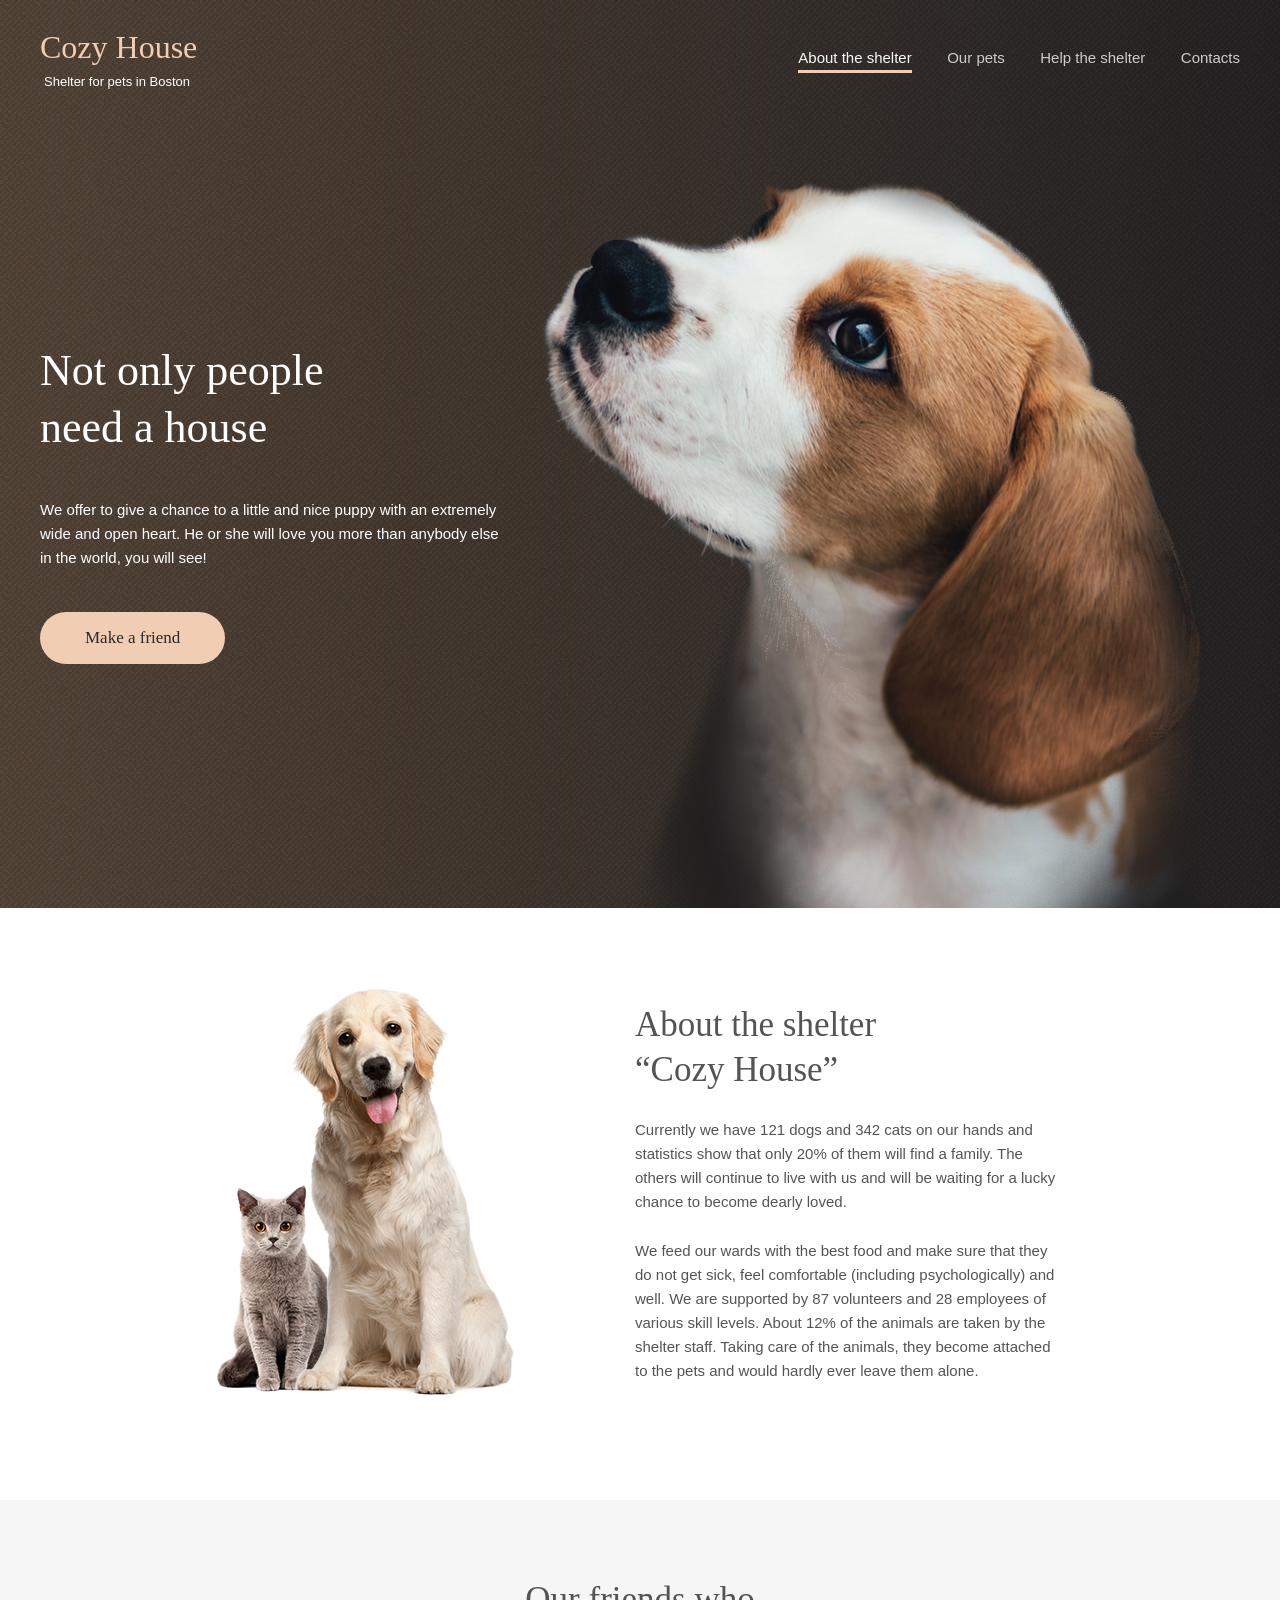
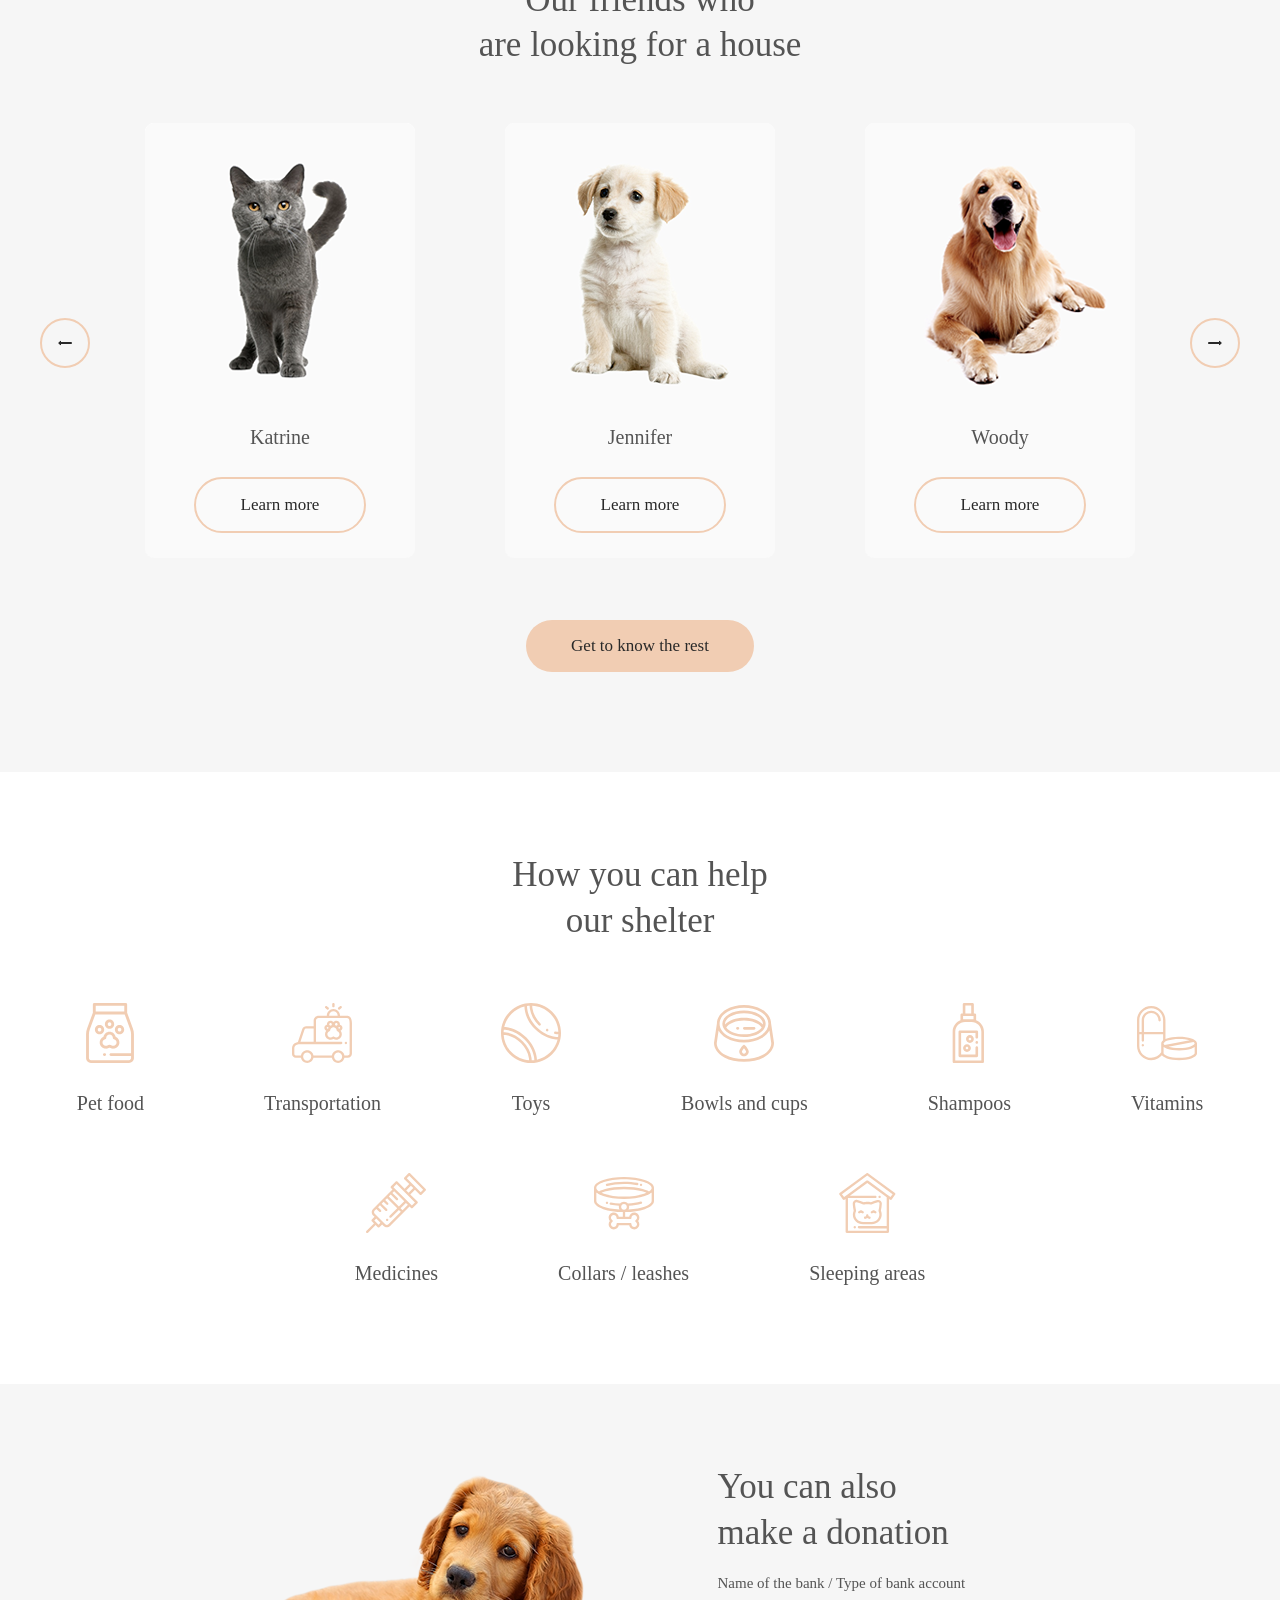
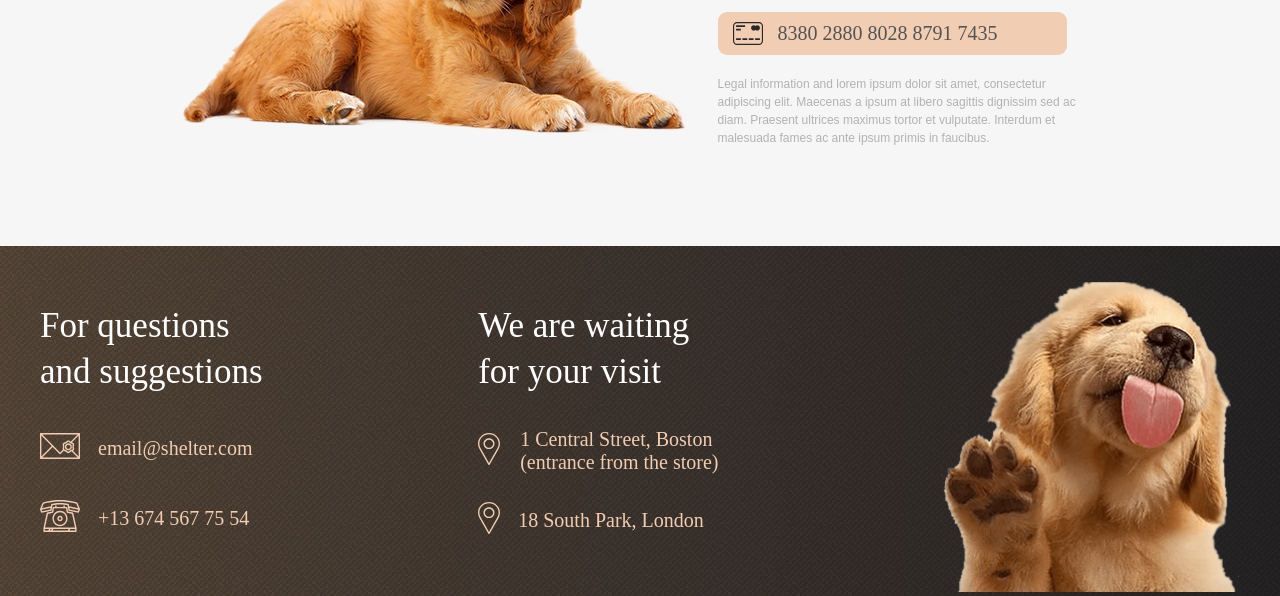
==== shelter/index.html @ 5902e23b "feat:created the footer section for the 768px resolution" ====
<!doctype html>
<html lang="en">
  <head>
    <meta charset="UTF-8">
    <meta name="viewport" content="width=device-width, initial-scale=1.0">
    <link href="https://fonts.cdnfonts.com/css/georgia" rel="stylesheet">
    <link rel="stylesheet" href="style.css">
    <link rel="icon" type="image/png" href="./assets/favicon.ico">
    <title>Shelter</title>
  </head>
  <body>
    <main>
      <div class="into">
        <header>
          <div class="header_container">
            <div class="logo">
              <h1>Cozy House</h1>
              <p>Shelter for pets in Boston</p>
            </div>
            <div class="menu">
              <nav class="nav_menu">
                <ul class="ul_menu">
                  <li class="first"><a href="#">About the shelter</a></li>
                  <li><a href="pets.html">Our pets</a></li>
                  <li><a href="#help">Help the shelter</a></li>
                  <li><a href="#footer">Contacts</a></li>
                </ul>
              </nav>
            </div>
          </div>
        </header>
        <section class="not_only">
          <div class="start_screen_container">
            <div class="start_screen_text">
              <h2 class="start_screen_title">
                Not only people<br>
                need a house
              </h2>
              <p class="start_text">
                We offer to give a chance to a little and nice puppy with an
                extremely wide and open heart. He or she will love you more than
                anybody else in the world, you will see!
              </p>
              <a href="pets.html#pets" class="start_screen_button">Make a friend</a>
            </div>
            <div class="start_screen_images">
              <img src="assets/start-screen-puppy.svg" alt="screen-puppy">
            </div>
          </div>
        </section>
      </div>
      <section class="about">
        <div class="about_container">
          <div class="about_images">
            <img src="assets/about-pets.png" alt="about-pets">
          </div>
          <div class="about-content">
            <h3 class="about-title">
              About the shelter <br>
              “Cozy House”
            </h3>
            <p class="about-text">
              Currently we have 121 dogs and 342 cats on our hands and
              statistics show that only 20% of them will find a family. The
              others will continue to live with us and will be waiting for a
              lucky chance to become dearly loved.
            </p>
            <p class="about-text">
              We feed our wards with the best food and make sure that they do
              not get sick, feel comfortable (including psychologically) and
              well. We are supported by 87 volunteers and 28 employees of
              various skill levels. About 12% of the animals are taken by the
              shelter staff. Taking care of the animals, they become attached to
              the pets and would hardly ever leave them alone.
            </p>
          </div>
        </div>
      </section>
      <section class="pets">
        <div class="pets_container">
          <h3 class="pets_title">
            Our friends who <br>are looking for a house
          </h3>
          <div class="slider_arrow">
            <div class="btn-left arrow">
              <img class="arrow-left" src="assets/arrow-left.svg" alt="arrow-left">
            </div>
            <div class="card_container">
              <div class="card">
                <div class="card_img">
                  <img src="assets/pets-katrine.png" alt="katrine">
                </div>
                <h4>Katrine</h4>
                <div class="slider_button">Learn more</div>
              </div>
              <div class="card">
                <div class="card_img">
                  <img src="assets/pets-jennifer.png" alt="jennifer">
                </div>
                <h4>Jennifer</h4>
                <div class="slider_button">Learn more</div>
              </div>
              <div class="card third_card">
                <div class="card_img">
                  <img src="assets/pets-woody.png" alt="woody">
                </div>
                <h4>Woody</h4>
                <div class="slider_button">Learn more</div>
              </div>
            </div>
            <div class="btn-right arrow">
              <img class="arrow-left" src="assets/arrow-right.png" alt="arrow-left">
            </div>
          </div>
          <div class="button_pets">
          <a class="button_primary"  href="pets.html#pets">Get to know the rest</a>
          </div>
        </div>
      </section>
      <section id="help" class="help">
        <div class="help_container">
          <h3 class="help_title">
            How you can help<br>
            our shelter
          </h3>
          <div class="help_list">
            <div class="help_list_item">
              <img src="assets/icon-pet-food.svg" alt="pet-food">
              <h4>Pet food</h4>
            </div>
            <div class="help_list_item">
              <img src="assets/icon-transportation.svg" alt="Transportation">
              <h4>Transportation</h4>
            </div>
            <div class="help_list_item">
              <img src="assets/icon-toys.svg" alt="Toys">
              <h4>Toys</h4>
            </div>
            <div class="help_list_item">
              <img src="assets/icon-bowls-and-cups.svg" alt="Bowls_and_cups">
              <h4>Bowls and cups</h4>
            </div>
            <div class="help_list_item">
              <img src="assets/icon-shampoos.svg" alt="Shampoos">
              <h4>Shampoos</h4>
            </div>
            <div class="help_list_item">
              <img src="assets/icon-vitamins.svg" alt="Vitamins">
              <h4>Vitamins</h4>
            </div>
            <div class="help_list_item">
              <img src="assets/icon-medicines.svg" alt="Medicines">
              <h4>Medicines</h4>
            </div>
            <div class="help_list_item">
              <img
                src="assets/icon-collars-leashes.svg" alt="Collars_leashes">
              <h4>Collars / leashes</h4>
            </div>
            <div class="help_list_item">
              <img src="assets/icon-sleeping-area.svg" alt="Sleeping_areas">
              <h4>Sleeping areas</h4>
            </div>
          </div>
        </div>
      </section>
      <section class="in_addition">
        <div class="donation_container">
          <div class="donation_image">
            <img src="assets/donation-dog.png" alt="donation-dog">
          </div>
          <div class="donation_content">
            <h3 class="donation_title">
              You can also<br>
              make a donation
            </h3>
            <h4>Name of the bank / Type of bank account</h4>
            <div class="credit_card_content">
              <img src="assets/credit-card.svg" alt="credit-card">
              <div class="credit_card_number">8380 2880 8028 8791 7435</div>
            </div>
            <p class="donation_text">
              Legal information and lorem ipsum dolor sit amet, consectetur
              adipiscing elit. Maecenas a ipsum at libero sagittis dignissim sed
              ac diam. Praesent ultrices maximus tortor et vulputate. Interdum
              et malesuada fames ac ante ipsum primis in faucibus.
            </p>
          </div>
        </div>
      </section>
      <div class="into">
     <footer id="footer" class="footer">
        <div class="footer_container">
          <div class="footer_content">
            <div class="footer_contacts">
              <h3 class="footer_contacts_title">
                For questions <br>and suggestions
              </h3>
              <div class="footer_contacts_email">

                <a  href="mailto:email@shelter.com"><img src="assets/icon-email.svg" alt="email"></a>
                <a class="footer_h5"  href="mailto:email@shelter.com">email@shelter.com</a>
              </div>
              <div class="footer_contacts_email">
                <a  href="tel:+136745677554"><img src="assets/icon-phone.svg" alt="phone"></a>
                <a  href="tel:+136745677554" class="footer_h5">+13 674 567 75 54</a>
              </div>
            </div>
            <div class="footer_locations">
              <h3 class="footer_locations_title">
                We are waiting<br>
                for your visit
              </h3>
              <div class="footer_locations_place second">
                <a href="https://maps.app.goo.gl/DbrBWpfn3ZMRmpNb6"><img  src="assets/icon-marker.svg" alt="marker"></a>
                <a class="footer_central" href="https://maps.app.goo.gl/DbrBWpfn3ZMRmpNb6">1 Central Street, Boston <br>(entrance from the store)</a>
              </div>
              <div class="footer_locations_place second">
                <a href="https://maps.app.goo.gl/Y8TNkfjM19VFKskY9"><img src="assets/icon-marker.svg" alt="marker"></a>
                <a class="footer_h5" href="https://maps.app.goo.gl/Y8TNkfjM19VFKskY9">18 South Park, London </a>
              </div>
            </div>
            <div class="footer_puppy">
              <img src="assets/footer-puppy.png" alt="footer-puppy">
            </div>
          </div>
        </div>
      </footer>
      </div>
    </main>
    <script src="index.js" defer></script>
  </body>
</html>
---- shelter/style.css ----
* {
  margin: 0;
  padding: 0;
  box-sizing: border-box;
  border: none;
}
html {
  scroll-behavior: smooth;
}

.into {
  background:
    url(assets/noise_transparent@2x.png),
    linear-gradient(to right, #58483a, #262425);
}

.header_container {
  display: flex;
  justify-content: space-between;
  max-width: 1200px;
  margin: 0px auto;
  padding: 30px 0 91.7px 0;
  color: #f1cdb3;
}

.ul_menu {
  display: flex;
  gap: 35.5px;
  align-content: center;
}

.menu {
  align-content: center;
}

.first a {
  border-bottom: 3px solid #f1cdb3;
  cursor: default;
  color: #fafafa;
}

.ul_menu li {
  display: flex;
  text-decoration: none;
}

a {
  color: #cdcdcd;
  text-decoration: none;
  font-family: Arial, Helvetica, sans-serif;
  font-weight: 400;
  font-size: 15px;
  letter-spacing: 0px;
  line-height: 160%;
  transition: all 0.8s ease;
}
a:hover {
  color: #fafafa;
}
.footer_contacts_email {
  a:hover {
    color: #f1cdb3;
  }
}
.footer_locations {
  a:hover {
    color: #f1cdb3;
  }
}

.logo h1 {
  font-family: Georgia, "Times New Roman", Times, serif;
  font-weight: 400;
  font-size: 32px;
  letter-spacing: 6%;
  line-height: 110%;
  padding-bottom: 10px;
  transition: all 0.8s ease;
}
.logo h1:hover {
  color: #f6f6f6;
}

.logo {
  cursor: pointer;
}

.logo p {
  font-family: Arial, Helvetica, sans-serif;
  font-weight: 400;
  font-size: 13px;
  color: #ffffff;
  letter-spacing: 10%;
  line-height: 100%;
  padding-left: 4px;
  transition: all 0.8s ease;
}
.logo p:hover {
  color: #f6f6f6;
}

.start_screen_container {
  display: flex;
  align-items: center;
  max-width: 1200px;
  margin: 0px auto;
  
  
}

.start_screen_images {
  max-height: 728px;
  padding-left: 40px;
}

.start_screen_title {
  font-family: Georgia, "Times New Roman", Times, serif;
  font-weight: 400;
  font-size: 44px;
  color: #ffffff;
  letter-spacing: 0%;
  line-height: 130%;
  padding-bottom: 42px;
}

.start_screen_text {
  display: flex;
  flex-direction: column;
  align-items: start;
  font-family: Arial, Helvetica, sans-serif;
  font-weight: 400;
  font-size: 15px;
  color: #ffffff;
  letter-spacing: 0%;
  line-height: 160%;
  padding-bottom: 42px;
  max-width: 460px;
}

.start_screen_button {
  padding: 15px 45px;
  cursor: pointer;
  transition: all 0.8s ease;
  border-radius: 100px;
  margin-bottom: 40px;
  margin-top: 20px;
  background-color: #f1cdb3;
}
.start_screen_button {
  color: #292929;
  font-family: Georgia, "Times New Roman", Times, serif;
  font-weight: 400;
  font-size: 17px;
  letter-spacing: 6%;
  line-height: 130%;
}
.start_screen_button:hover {
  background-color: #fddcc4;
  color: #292929;
}

.start_text {
  padding-bottom: 22px;
}

.about_container {
  max-width: 1200px;
  margin: 0 auto;
  display: flex;
  justify-content: center;
  gap: 120px;
  padding-top: 80px;
  padding-bottom: 100px;
}

.about-title {
  padding-top: 14px;
}

h3 {
  font-family: Georgia, "Times New Roman", Times, serif;
  font-weight: 400;
  letter-spacing: 6%;
  font-size: 35px;
  line-height: 130%;
  color: #545454;
}

.about-text {
  font-family: Arial, Helvetica, sans-serif;
  font-weight: 400;
  letter-spacing: 0%;
  font-size: 15px;
  color: #545454;
  line-height: 160%;
}

.about-content {
  display: flex;
  flex-direction: column;
  max-width: 430px;
  gap: 25px;
}

.pets_title {
  padding-top: 77px;
  text-align: center;
  padding-bottom: 55px;
}

.arrow-left {
  padding: 20px 16px;
  border: 2px solid #f1cdb3;
  border-radius: 50px;
  cursor: pointer;
  transition: all 0.8s ease;
}
.arrow-left:hover {
  background-color: #fddcc4;
  border: 2px solid #fddcc4;
}

.card_container {
  display: flex;
  justify-content: center;
  gap: 90px;
  align-items: center;
}
.pets {
  background-color: #f6f6f6;
}

.pets_container {
  max-width: 1200px;
  margin: 0 auto;
  background-color: #f6f6f6;
}

.card {
  display: flex;
  flex-direction: column;
  align-items: center;
  padding-bottom: 0px;
  border-radius: 9px;
  transition:
    background-color 2s,
    box-shadow 2s;
  cursor: pointer;
  background-color: #fafafa;
  cursor: pointer;
}

h4 {
  font-family: Georgia, "Times New Roman", Times, serif;
  font-weight: 400;
  letter-spacing: 6%;
  font-size: 20px;
  color: #545454;
  line-height: 100%;
  padding-bottom: 30px;
}

.card_img {
  padding-bottom: 30px;
}

.slider_button {
  font-family: Georgia, "Times New Roman", Times, serif;
  font-weight: 400;
  letter-spacing: 6%;
  font-size: 17px;
  color: #292929;
  line-height: 130%;
  padding: 15px 45px;
  border: 2px solid #f1cdb3;
  border-radius: 100px;
  margin-bottom: 25px;
  transition: all 0.8s ease;
}
.card:hover {
  box-shadow: 0 2px 35px 14px rgba(13, 13, 13, 0.1);
  transition: all 0.8s ease;
  .slider_button {
    background-color: #fddcc4;
    border: 2px solid #fddcc4;
  }
}
.card:active {

  .slider_button {
   background-color: #fafafa;
    border: 2px solid #fddcc4;
    transform: translateY(2px);
     transition: all 0.1s ease;
  }
}
.button_pets {
  display: flex;
}

.button_primary {
  padding: 15px 45px;
  transition: all 0.8s ease;
  border-radius: 100px;
  text-align: center;
  margin: 62px auto 100px;

  cursor: pointer;

  background-color: #f1cdb3;
}
.button_primary  {
  color: #292929;
  font-family: Georgia, "Times New Roman", Times, serif;
  font-weight: 400;
  letter-spacing: 6%;
  font-size: 17px;
  line-height: 130%;
}
.button_primary:hover {
  background-color: #fddcc4;
   color: #292929;
}

.slider_arrow {
  display: flex;
  align-items: center;
  justify-content: space-between;
}

.arrow {
  padding-top: 10px;
}

.help_title {
  padding-top: 80px;
  text-align: center;
  padding-bottom: 60px;
}

.help_list {
  display: flex;
  flex-wrap: wrap;
  gap: 30px 120px;
  justify-content: center;
  max-height: 281px;
  margin-bottom: 100px;
}

.help_container {
  max-width: 1200px;
  margin: 0 auto;
}

.help_list_item {
  display: flex;
  flex-direction: column;
  align-items: center;
  gap: 30px;
}

h5 {
  font-family: Georgia, "Times New Roman", Times, serif;
  font-weight: 400;
  letter-spacing: 6%;
  font-size: 20px;
  color: #545454;
  line-height: 115%;
}
.in_addition {
  background-color: #f6f6f6;
}

.donation_container {
  max-width: 1200px;
  margin: 0 auto;
  display: flex;
  justify-content: center;
  padding-top: 80px;
}

.donation_content {
  display: flex;
  flex-direction: column;
  padding-left: 30px;
  padding-bottom: 99.5px;
}

.credit_card_content {
  display: flex;
  background-color: #f1cdb3;
  padding: 10px 5px 10px 15px;
  margin-bottom: 20px;
  width: 349px;
  border-radius: 9px;
  cursor: pointer;
  transition: all 0.8s ease;
}
.credit_card_content:hover {
  background-color: #fddcc4;
}

.donation_text {
  max-width: 380px;
  font-family: Arial, Helvetica, sans-serif;
  font-weight: 400;
  letter-spacing: 0%;
  font-size: 12px;
  color: #b2b2b2;
  line-height: 18px;
}

.credit_card_number {
  font-family: Georgia, "Times New Roman", Times, serif;
  font-weight: 400;
  letter-spacing: 6%;
  font-size: 20px;
  color: #545454;
  line-height: 115%;
  padding-left: 15px;
}

.donation_content h4 {
  font-family: Georgia, "Times New Roman", Times, serif;
  font-weight: 400;
  letter-spacing: 6%;
  font-size: 15px;
  color: #545454;
  line-height: 110%;
  padding-bottom: 20px;
}

.donation_image {
  padding-top: 10px;
}

.donation_title {
  padding-bottom: 20px;
}

.footer_container {
  margin: 0 auto;
  max-width: 1200px;
  padding-top: 16px;
  padding-bottom: 0px;
}

.footer_content {
  display: flex;
  justify-content: space-between;
  padding-top: 20px;
}
.footer_locations_title {
  color: #ffffff;
}
.footer_contacts_title {
  color: #ffffff;
}
footer h5 {
  color: #f1cdb3;
}
.footer_contacts_email {
  display: flex;
  justify-content: start;
  align-items: center;
}

.footer_locations_place {
  display: flex;
  justify-content: start;
  align-items: center;
}
.footer_contacts_title {
  align-items: start;
  padding-bottom: 40px;
}
.footer_locations_title {
  padding-bottom: 33px;
}
.footer_locations_place {
  padding-bottom: 31px;
}
.footer_contacts_email {
  padding-bottom: 40px;
}
.footer_locations {
  padding-right: 6px;
  padding-top: 21px;
}
.footer_h5 {
  padding-left: 20px;
}
.footer_central {
  padding-left: 20px;
}
.footer_contacts {
  padding-top: 21px;
}
h5 {
  font-family: Georgia, "Times New Roman", Times, serif;
  font-weight: 400;
  letter-spacing: 6%;
  font-size: 20px;
  color: #545454;
  line-height: 115%;
}
h3 {
  font-family: Georgia, "Times New Roman", Times, serif;
  font-weight: 400;
  letter-spacing: 6%;
  font-size: 35px;
  line-height: 130%;
  color: #545454;
  text-align: start;
}
.footer_contacts_title {
  text-align: start;
}
.footer_locations_title {
  text-align: start;
}

.first a {
  color: #fafafa;
  cursor: default;
   border-bottom: 3px solid #f1cdb3;
}

.footer_container {
  margin: 0 auto;
  max-width: 1200px;
  padding-top: 16px;
  padding-bottom: 0px;
}

.footer_content {
  display: flex;
  justify-content: space-between;
  padding-top: 20px;
}
.footer_locations_title {
  color: #ffffff;
}
.footer_contacts_title {
  color: #ffffff;
}
footer h5 {
  color: #f1cdb3;
}
.footer_contacts_email {
  display: flex;
  justify-content: start;
  align-items: center;
}
.footer_locations_place a {
  color: #f1cdb3;
  font-family: Georgia, "Times New Roman", Times, serif;
  font-weight: 400;
  letter-spacing: 6%;
  font-size: 20px;
  line-height: 115%;
}
.footer_contacts_email a {
  color: #f1cdb3;
  font-family: Georgia, "Times New Roman", Times, serif;
  font-weight: 400;
  letter-spacing: 6%;
  font-size: 20px;
  line-height: 115%;
}

.footer_locations_place {
  display: flex;
  justify-content: start;
  align-items: center;
  
}



.footer_contacts_title {
  padding-bottom: 36px;
}
.footer_locations_title {
  padding-bottom: 34px;
}
.footer_locations_place {
  padding-bottom: 28px;
}
.footer_contacts_email {
  padding-bottom: 33px;
}
.footer_locations {
  padding-right: 6px;
  padding-top: 21px;
}
.footer_h5 {
  padding-left: 18px;
}
.footer_central {
  padding-left: 20px;
}
.footer_contacts {
  padding-top: 21px;
}

.footer_contacts_email {
  a {
    color: #f1cdb3;
  }
}
.footer_locations {
  a {
    color: #f1cdb3;
  }
}

@media (max-width: 1150px) {
.start_screen_container {
  flex-direction: column;
  text-align:start;
  /* max-width: 569px; */
 
}
.header_container {
  max-width: 708px;
  padding: 30px 0 62px 0;
  
}
.start_screen_button {
  margin-left: 125px;
}
.start_screen_images img{
align-content: end;
 }
 .start_screen_text {
  padding-bottom: 56px;
 }
.about_container {
  flex-direction: column-reverse;
  align-items: center;
  gap: 78px;
}
.third_card {
  display: none;
}
.donation_container {
  flex-direction: column-reverse;
  align-items: center;
  padding-bottom: 96px;
}
.card_container {
  gap: 40px;
}
.slider_arrow {
  gap: 12px;
  justify-content:center;
}
.help_list {
gap: 28px 80px;
margin-bottom: 0px;
max-height: 449px;
max-width: 600px ;
justify-content: space-between;
}
.help_container {
  max-width: 669px;
  margin-bottom: 100px;
}
.footer_content {
  flex-wrap: wrap;
  justify-content: center;
  gap: 27px 59px;
  padding-top: 15px;
  ;
  
}
.start_screen_images {
  display: flex;
  justify-content: end;
  padding-left: 3px;
  align-items: center;
 
}
.start_screen_images img{
  width: 82%;
}
.about-title {
  padding-top: 0px;
}
.donation_content {
  padding-left: 0px;
  padding-bottom: 50px;
}
.footer_contacts {
  padding-top: 0px;
}
.footer_locations {
  padding-top: 0px;
}
.footer_locations_title {
    padding-bottom: 32px;
}
.footer_locations_place {
    padding-bottom: 30px;
}
.footer_contacts_email {
    padding-bottom: 35px;
}
.footer_puppy {
  margin-bottom: 0px;
}


.second {
  padding-bottom: 30px;
}
}
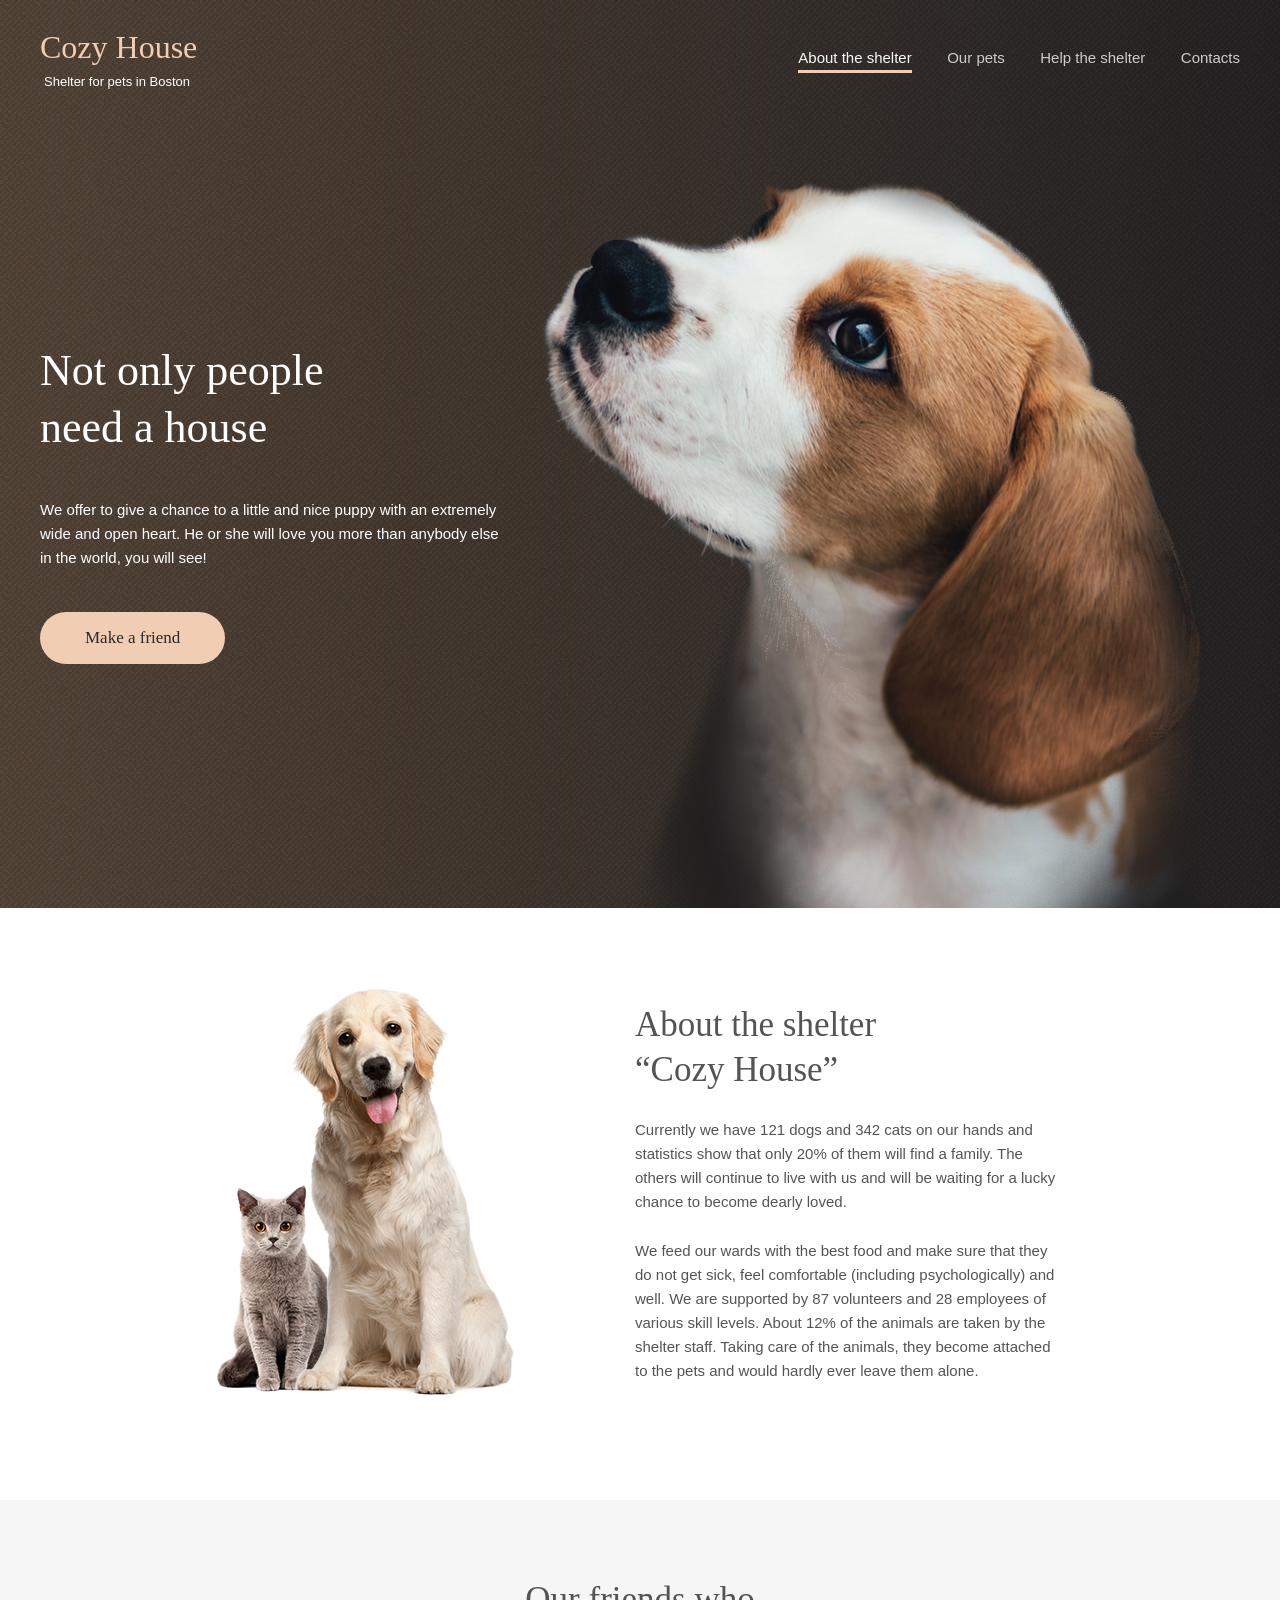
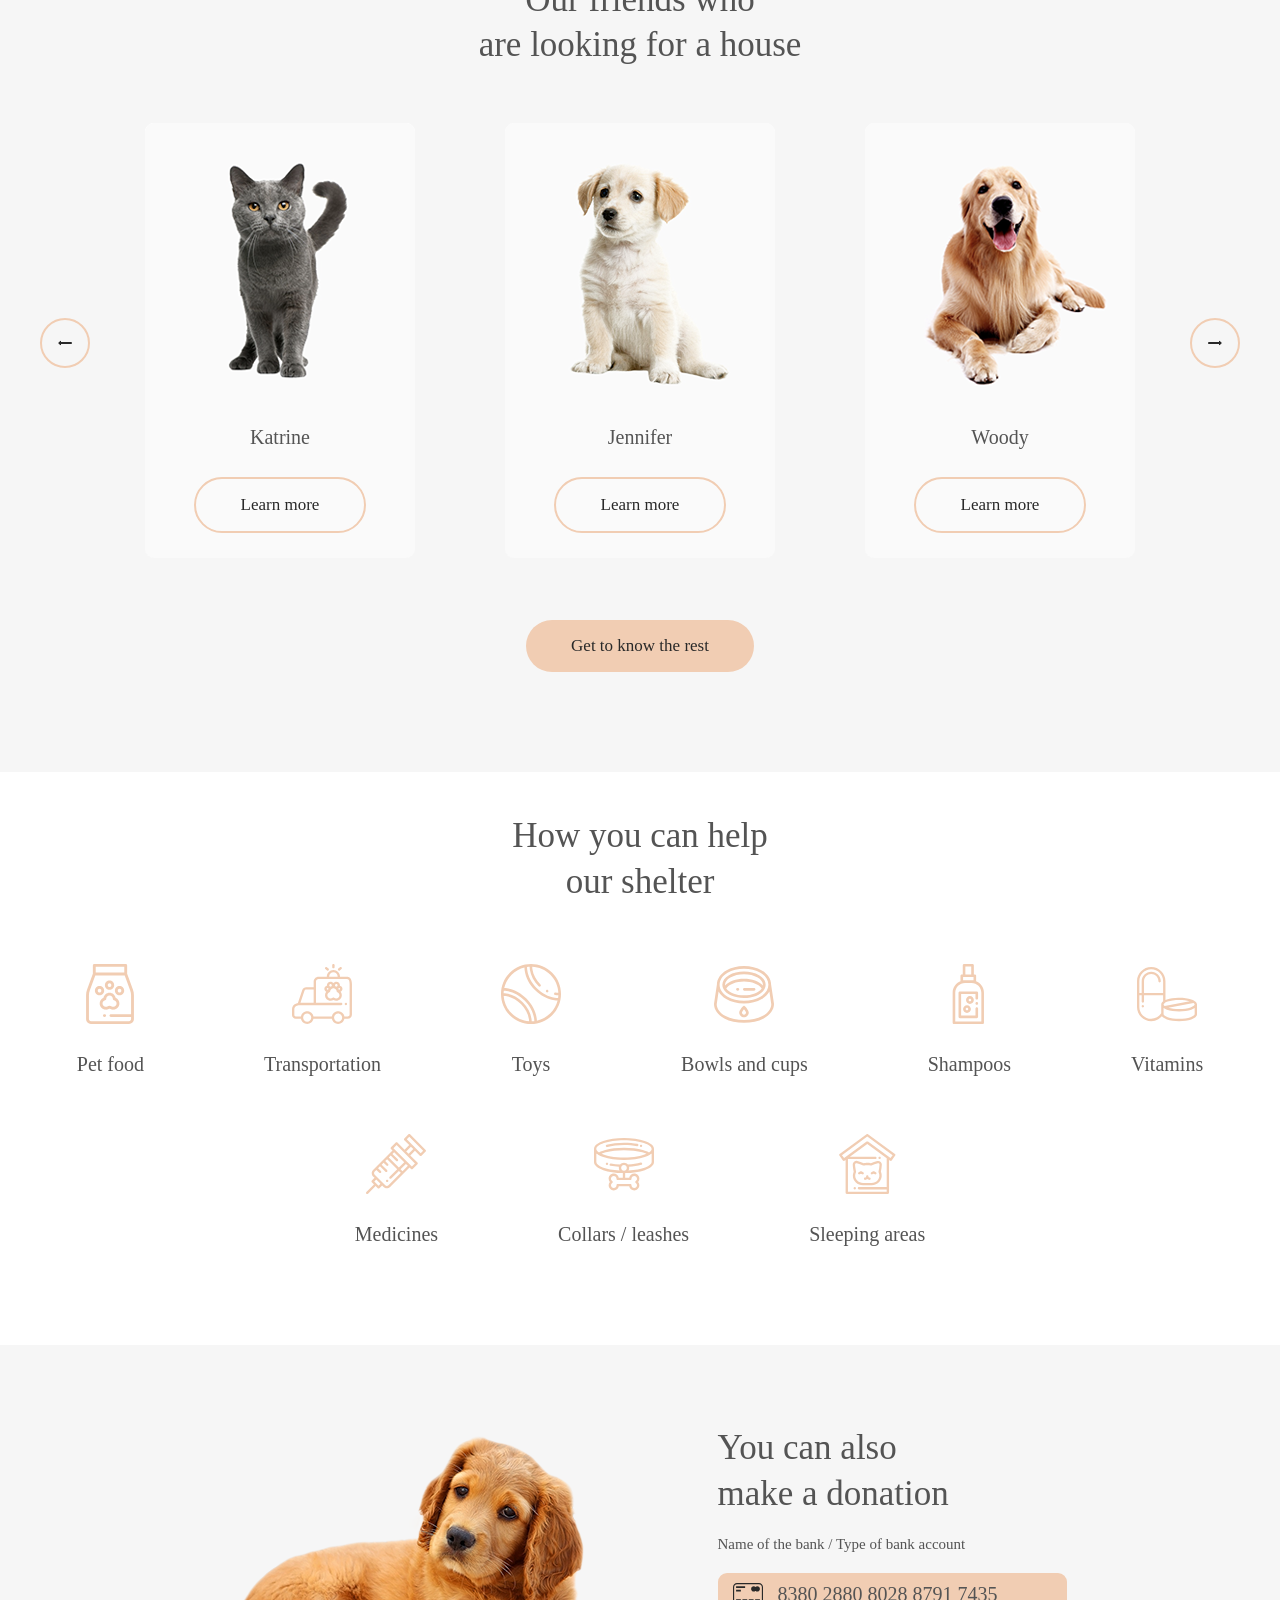
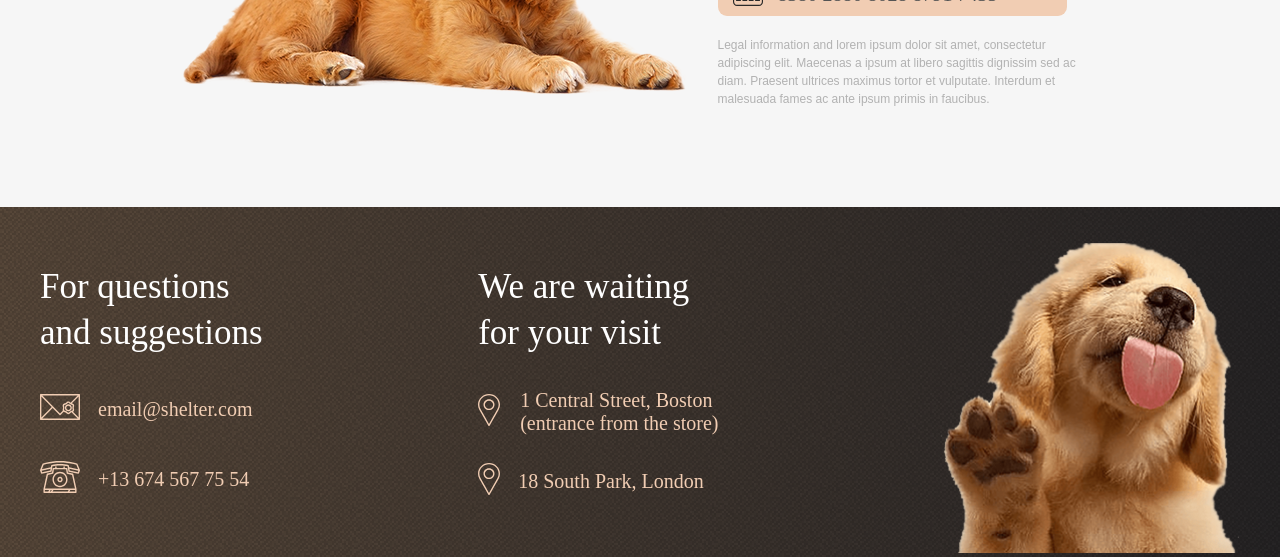
==== commit 591681a3: "feat:created main pages for the 320px resolution" ====
--- a/shelter/index.html
+++ b/shelter/index.html
@@ -26,6 +26,11 @@
                   <li><a href="#footer">Contacts</a></li>
                 </ul>
               </nav>
+            </div>
+            <div class="burger_menu">
+              <span class="burger_menu_span"></span>
+              <span class="burger_menu_span"></span>
+              <span class="burger_menu_span"></span>
             </div>
           </div>
         </header>
@@ -93,7 +98,7 @@
                 <h4>Katrine</h4>
                 <div class="slider_button">Learn more</div>
               </div>
-              <div class="card">
+              <div class="card second_card ">
                 <div class="card_img">
                   <img src="assets/pets-jennifer.png" alt="jennifer">
                 </div>
@@ -194,28 +199,28 @@
           <div class="footer_content">
             <div class="footer_contacts">
               <h3 class="footer_contacts_title">
-                For questions <br>and suggestions
+                For questions <br class="desktop-only">and suggestions
               </h3>
               <div class="footer_contacts_email">
 
                 <a  href="mailto:email@shelter.com"><img src="assets/icon-email.svg" alt="email"></a>
                 <a class="footer_h5"  href="mailto:email@shelter.com">email@shelter.com</a>
               </div>
-              <div class="footer_contacts_email">
+              <div class="footer_contacts_tell">
                 <a  href="tel:+136745677554"><img src="assets/icon-phone.svg" alt="phone"></a>
-                <a  href="tel:+136745677554" class="footer_h5">+13 674 567 75 54</a>
+                <a  href="tel:+136745677554" class="footer_h5 tell">+13 674 567 75 54</a>
               </div>
             </div>
             <div class="footer_locations">
               <h3 class="footer_locations_title">
-                We are waiting<br>
-                for your visit
+                We are waiting<br class="desktop-only">
+                for<br class="mobile-only"> your visit
               </h3>
               <div class="footer_locations_place second">
                 <a href="https://maps.app.goo.gl/DbrBWpfn3ZMRmpNb6"><img  src="assets/icon-marker.svg" alt="marker"></a>
                 <a class="footer_central" href="https://maps.app.goo.gl/DbrBWpfn3ZMRmpNb6">1 Central Street, Boston <br>(entrance from the store)</a>
               </div>
-              <div class="footer_locations_place second">
+              <div class="footer_locations_place second_two ">
                 <a href="https://maps.app.goo.gl/Y8TNkfjM19VFKskY9"><img src="assets/icon-marker.svg" alt="marker"></a>
                 <a class="footer_h5" href="https://maps.app.goo.gl/Y8TNkfjM19VFKskY9">18 South Park, London </a>
               </div>
--- a/shelter/style.css
+++ b/shelter/style.css
@@ -32,6 +32,9 @@
 .menu {
   align-content: center;
 }
+.burger_menu {
+  display: none;
+}
 
 .first a {
   border-bottom: 3px solid #f1cdb3;
@@ -62,6 +65,12 @@
     color: #f1cdb3;
   }
 }
+.footer_contacts_tell {
+  a:hover {
+    color: #f1cdb3;
+  }
+}
+
 .footer_locations {
   a:hover {
     color: #f1cdb3;
@@ -104,8 +113,6 @@
   align-items: center;
   max-width: 1200px;
   margin: 0px auto;
-  
-  
 }
 
 .start_screen_images {
@@ -286,12 +293,11 @@
   }
 }
 .card:active {
-
   .slider_button {
-   background-color: #fafafa;
+    background-color: #fafafa;
     border: 2px solid #fddcc4;
     transform: translateY(2px);
-     transition: all 0.1s ease;
+    transition: all 0.1s ease;
   }
 }
 .button_pets {
@@ -309,7 +315,7 @@
 
   background-color: #f1cdb3;
 }
-.button_primary  {
+.button_primary {
   color: #292929;
   font-family: Georgia, "Times New Roman", Times, serif;
   font-weight: 400;
@@ -319,7 +325,7 @@
 }
 .button_primary:hover {
   background-color: #fddcc4;
-   color: #292929;
+  color: #292929;
 }
 
 .slider_arrow {
@@ -333,7 +339,7 @@
 }
 
 .help_title {
-  padding-top: 80px;
+  padding-top: 41px;
   text-align: center;
   padding-bottom: 60px;
 }
@@ -464,6 +470,11 @@
   justify-content: start;
   align-items: center;
 }
+.footer_contacts_tell {
+  display: flex;
+  justify-content: start;
+  align-items: center;
+}
 
 .footer_locations_place {
   display: flex;
@@ -481,6 +492,9 @@
   padding-bottom: 31px;
 }
 .footer_contacts_email {
+  padding-bottom: 40px;
+}
+.footer_contacts_tell {
   padding-bottom: 40px;
 }
 .footer_locations {
@@ -523,7 +537,7 @@
 .first a {
   color: #fafafa;
   cursor: default;
-   border-bottom: 3px solid #f1cdb3;
+  border-bottom: 3px solid #f1cdb3;
 }
 
 .footer_container {
@@ -568,15 +582,20 @@
   font-size: 20px;
   line-height: 115%;
 }
+.footer_contacts_tell a {
+  color: #f1cdb3;
+  font-family: Georgia, "Times New Roman", Times, serif;
+  font-weight: 400;
+  letter-spacing: 6%;
+  font-size: 20px;
+  line-height: 115%;
+}
 
 .footer_locations_place {
   display: flex;
   justify-content: start;
   align-items: center;
-  
-}
-
-
+}
 
 .footer_contacts_title {
   padding-bottom: 36px;
@@ -588,6 +607,9 @@
   padding-bottom: 28px;
 }
 .footer_contacts_email {
+  padding-bottom: 33px;
+}
+.footer_contacts_tell {
   padding-bottom: 33px;
 }
 .footer_locations {
@@ -609,110 +631,345 @@
     color: #f1cdb3;
   }
 }
+.footer_contacts_tell {
+  a {
+    color: #f1cdb3;
+  }
+}
 .footer_locations {
   a {
     color: #f1cdb3;
   }
 }
+.mobile-only {
+    display: none;
+} 
 
 @media (max-width: 1150px) {
-.start_screen_container {
-  flex-direction: column;
-  text-align:start;
-  /* max-width: 569px; */
+  .start_screen_container {
+    flex-direction: column;
+    text-align: start;
+    /* max-width: 569px; */
+  }
+  .header_container {
+    max-width: 708px;
+    padding: 30px 0 62px 0;
+  }
+  .start_screen_button {
+    margin-left: 125px;
+  }
+  .start_screen_images img {
+    align-content: end;
+  }
+  .start_screen_text {
+    padding-bottom: 56px;
+  }
+  .about_container {
+    flex-direction: column-reverse;
+    align-items: center;
+    gap: 78px;
+  }
+  .third_card {
+    display: none;
+  }
+  .donation_container {
+    flex-direction: column-reverse;
+    align-items: center;
+    padding-bottom: 96px;
+  }
+  .card_container {
+    gap: 40px;
+  }
+  .slider_arrow {
+    gap: 12px;
+    justify-content: center;
+  }
+  .help_list {
+    gap: 28px 80px;
+    margin-bottom: 0px;
+    max-height: 449px;
+    max-width: 600px;
+    justify-content: space-between;
+  }
+  .help_container {
+    max-width: 669px;
+    margin-bottom: 100px;
+  }
+  .footer_content {
+    flex-wrap: wrap;
+    justify-content: center;
+    gap: 27px 59px;
+    padding-top: 15px;
+  }
+  .start_screen_images {
+    display: flex;
+    justify-content: end;
+    padding-left: 3px;
+    align-items: center;
+  }
+  .start_screen_images img {
+    width: 82%;
+  }
+  .about-title {
+    padding-top: 0px;
+  }
+  .donation_content {
+    padding-left: 0px;
+    padding-bottom: 50px;
+  }
+  .footer_contacts {
+    padding-top: 0px;
+  }
+  .footer_locations {
+    padding-top: 0px;
+  }
+  .footer_locations_title {
+    padding-bottom: 32px;
+  }
+  .footer_locations_place {
+    padding-bottom: 30px;
+  }
+  .footer_contacts_email {
+    padding-bottom: 35px;
+  }
+    .footer_contacts_tell {
+    padding-bottom: 35px;
+  }
+  .footer_puppy {
+    margin-bottom: 0px;
+  }
+
+  .second {
+    padding-bottom: 30px;
+  }
+  .second_two {
+    padding-bottom: 30px;
+  }
+}
+
+@media (max-width: 767px) {
+  .burger_menu {
+    display: flex;
+    flex-direction: column;
+    justify-content: center;
+    gap: 8px;
+  }
+  .menu {
+    display: none;
+  }
+  .burger_menu_span {
+    width: 30px;
+    height: 2px;
+    background-color: #f1cdb3;
+  }
+}
+@media (max-width: 695px) {
+  .second_card {
+    display: none;
+  }
+  .header_container {
+    max-width: 88%;
+    
+  }
+    .start_screen_text {
+    align-items: center;
+    padding-bottom: 105px;
+  }
+  .help_list {
+    max-height: 745px;
+    max-width: 90%;
+    gap: 28px 20px;
+    margin: 0 auto;
+  }
+  .donation_image img {
+    width: 90%;
+  }
+  .slider_arrow {
+    gap: 0px;
+  }
+  .start_screen_title {
+    font-size: 25px;
+    color: #ffffff;
+    letter-spacing: 6%;
+    line-height: 130%;
+    padding-bottom: 42px;
+    text-align: center;
+  }
+  .start_text {
+  margin: 0 10px;
+  text-align: center;
+  padding-bottom: 41px;
+  }
+    .start_screen_images  {
+    padding-left: 0px;
+    
+  }
+  .start_screen_images img {
+        width: 81.5%;
+        align-content: center;
+       
+    }
+     .start_screen_container {
+    flex-direction: column;
+    
+   
+  }
+  .about_container {
+    padding-top: 43px;
+     margin: 0 25px;
+     text-align: center;
+     gap: 40px;
+     padding-bottom: 38px;
+  }
+  .about-title {
+    text-align: center;
+  }
+  .about-text {
+    text-align: justify;
+  }
+  .about-content {
  
-}
-.header_container {
-  max-width: 708px;
-  padding: 30px 0 62px 0;
-  
-}
-.start_screen_button {
-  margin-left: 125px;
-}
-.start_screen_images img{
-align-content: end;
- }
- .start_screen_text {
-  padding-bottom: 56px;
- }
-.about_container {
-  flex-direction: column-reverse;
-  align-items: center;
-  gap: 78px;
-}
-.third_card {
+  gap: 22px;
+}
+.about_images img {
+width: 96.8%;
+}
+.pets_title {
+    padding-top: 42px;
+   
+    padding-bottom: 41px;
+}
+.card_img {
+    padding-bottom: 28px;
+}
+
+  .slider_arrow {
+    flex-wrap: wrap;
+    gap: 13px 83px;
+  }
+  .button_primary {
+ 
+    margin: 40px auto 45px;
+   
+}
+  .card_container {
+    width: 100%;
+    order: -1;
+  }
+  .start_screen_button {
+    margin: 0 auto;
+   
+  }
+  h4 {
+   
+    letter-spacing: 6%;
+    font-size: 15px;
+   
+    line-height: 110%;
+    padding-bottom: 30px;
+}
+.help_list_item {
+  width: 130px;
+  height: 87px;
+gap: 20px;
+justify-content: center;
+}
+  .help_container {
+    padding-bottom: 32px;
+    margin-bottom: 0px;
+  }
+.help_list_item img {
+  width: 50px;
+  height: 50px;
+}
+.donation_title {
+  padding-bottom: 18px;
+  text-align: center;
+}
+.donation_container {
+    padding-bottom: 42px;
+    padding-top: 43px;
+}
+.donation_content {
+          padding-left: 0px;
+          padding-bottom: 30px;
+}
+.donation_content h4 {
+   
+    letter-spacing: 0%;
+    font-size: 15px;
+    color: #545454;
+    line-height: 160%;
+    padding-bottom: 20px;
+    text-align: center;
+}
+.donation_text {
+  text-align: justify;
+  max-width: 280px;
+}
+
+  h3 {
+    font-weight: 400;
+    letter-spacing: 6%;
+    font-size: 25px;
+    line-height: 130%;
+    color: #545454;
+  }
+  .credit_card_number {
+    font-weight: 400;
+    letter-spacing: 6%;
+    font-size: 15px;
+    color: #545454;
+    line-height: 110%;
+  }
+
+  .credit_card_content {
+    justify-content: center;
+    max-width: 281px;
+    padding: 13px 5px 8px 0px;
+  }
+  .donation_image {
+    display: flex;
+    justify-content: center;
+  }
+  .donation_image  img{
+    width: 82%;
+  }
+  .footer_contacts_title{
+    text-align: center;
+  }
+  .footer_locations_title {
+     text-align: center;
+}
+.desktop-only {
   display: none;
 }
-.donation_container {
-  flex-direction: column-reverse;
-  align-items: center;
-  padding-bottom: 96px;
-}
-.card_container {
-  gap: 40px;
-}
-.slider_arrow {
-  gap: 12px;
-  justify-content:center;
-}
-.help_list {
-gap: 28px 80px;
-margin-bottom: 0px;
-max-height: 449px;
-max-width: 600px ;
-justify-content: space-between;
-}
-.help_container {
-  max-width: 669px;
-  margin-bottom: 100px;
-}
-.footer_content {
-  flex-wrap: wrap;
-  justify-content: center;
-  gap: 27px 59px;
-  padding-top: 15px;
-  ;
-  
-}
-.start_screen_images {
-  display: flex;
-  justify-content: end;
-  padding-left: 3px;
-  align-items: center;
- 
-}
-.start_screen_images img{
-  width: 82%;
-}
-.about-title {
-  padding-top: 0px;
-}
-.donation_content {
-  padding-left: 0px;
-  padding-bottom: 50px;
-}
+.mobile-only {
+    display: inline;
+} 
 .footer_contacts {
-  padding-top: 0px;
-}
-.footer_locations {
-  padding-top: 0px;
-}
-.footer_locations_title {
-    padding-bottom: 32px;
-}
-.footer_locations_place {
-    padding-bottom: 30px;
-}
-.footer_contacts_email {
-    padding-bottom: 35px;
-}
-.footer_puppy {
-  margin-bottom: 0px;
-}
-
-
-.second {
-  padding-bottom: 30px;
-}
+  margin: 0 34px;
+}
+.tell {
+  padding-left: 27px;
+  padding-bottom: 5px;
+}
+.footer_contacts_tell {
+        padding-bottom: 9px;
+    }
+    .footer_locations_title {
+        padding-bottom: 40px;
+    }
+   
+    .second {
+        padding-bottom: 37px;
+    }
+     .second_two
+      {
+        padding-bottom: 11px;
+    }
+    .footer_puppy img {
+width: 88%;
+padding-left: 25px;
+    }
 }
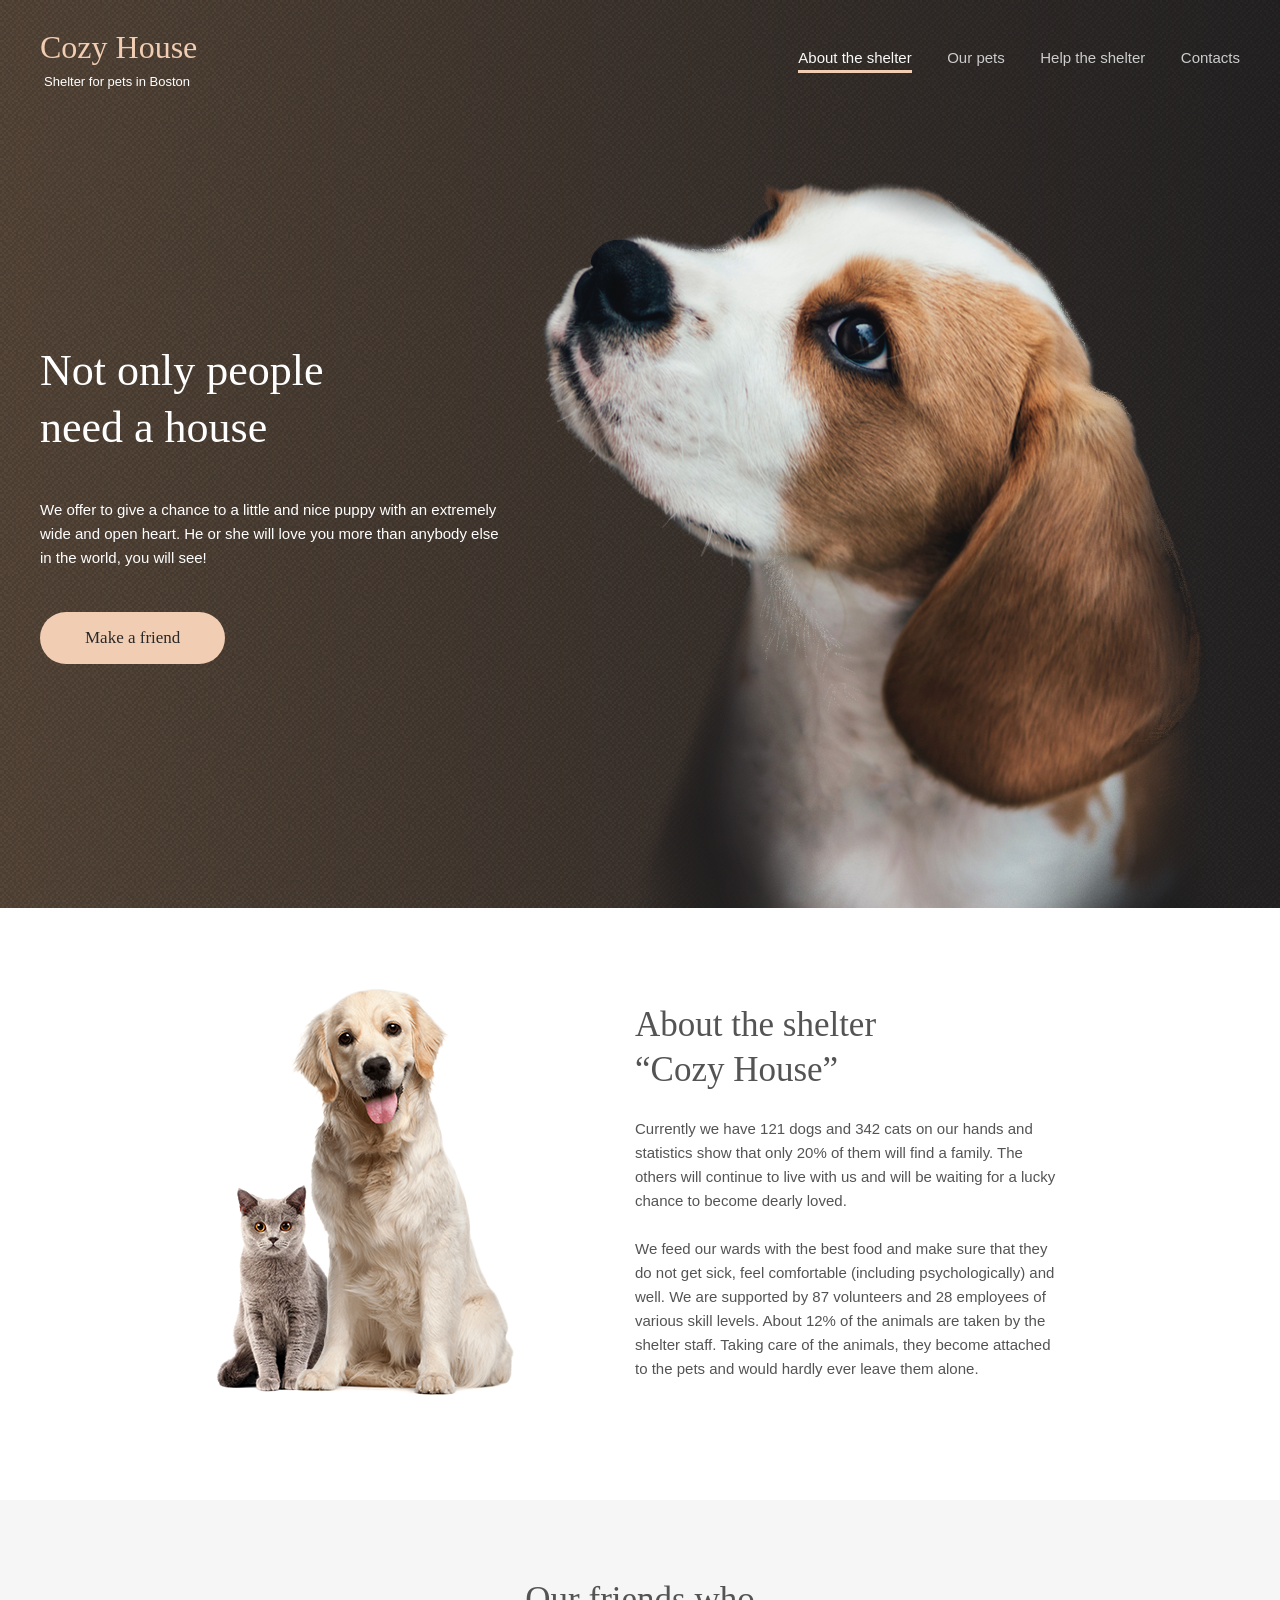
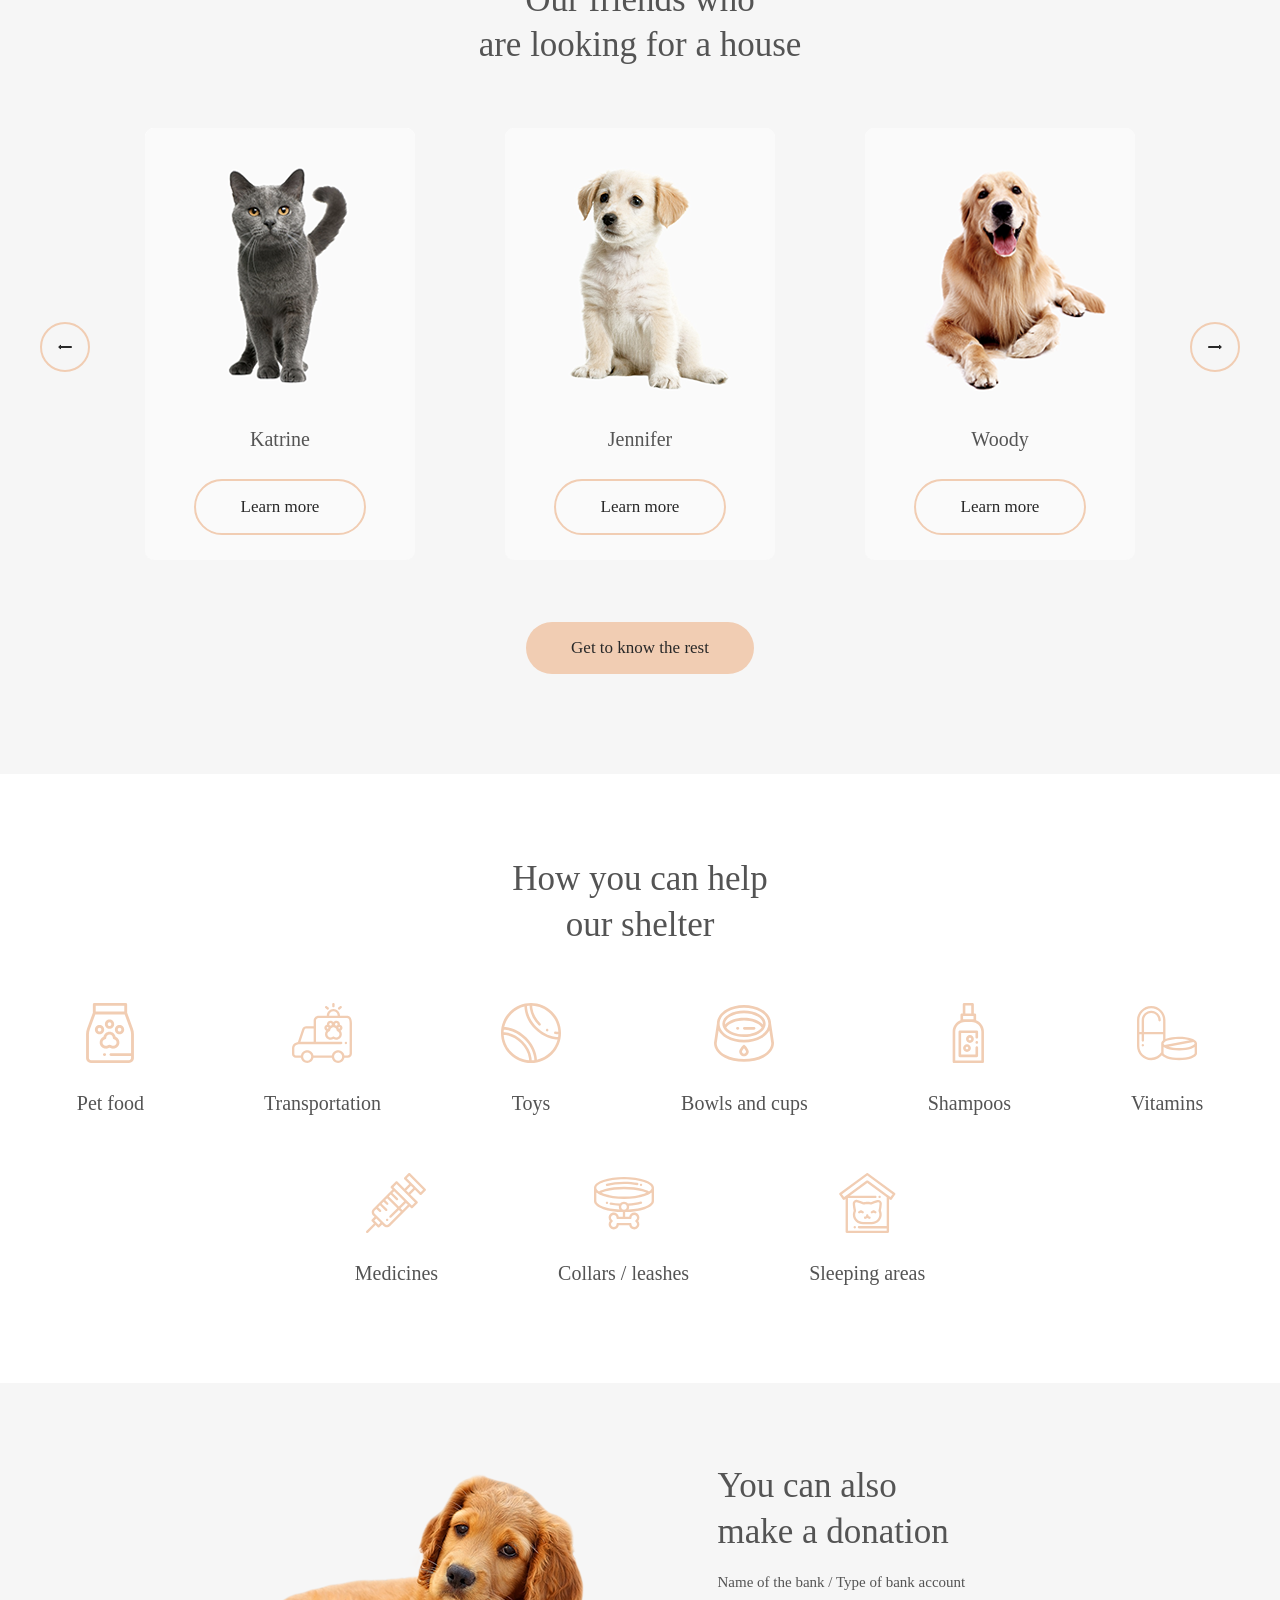
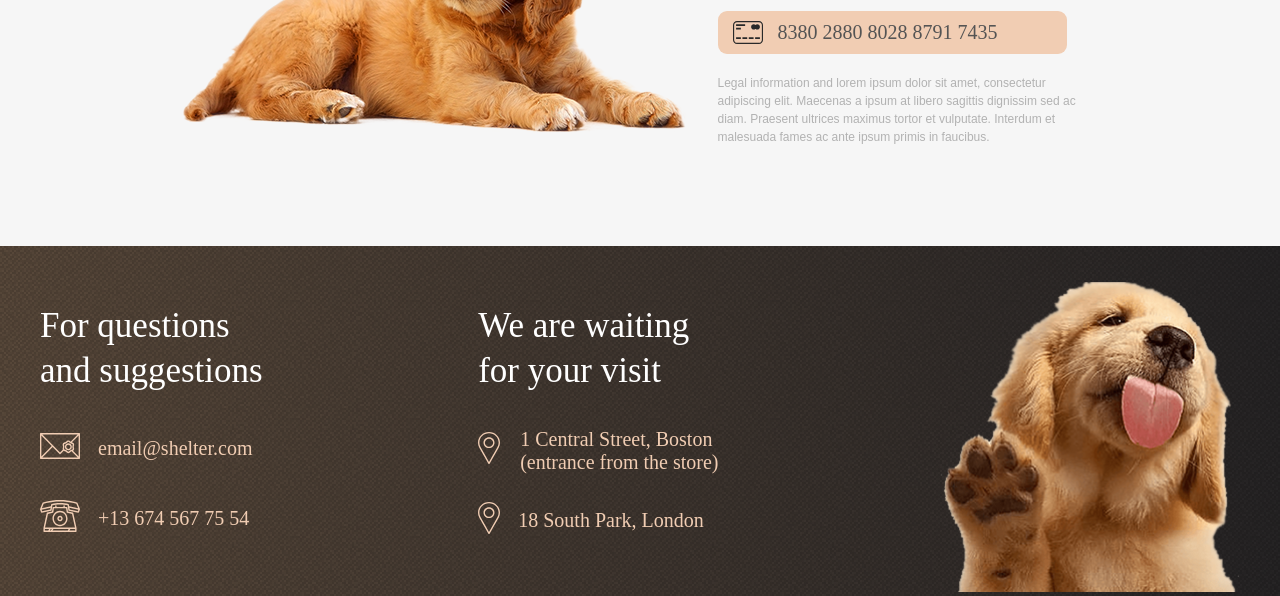
==== commit 0ea620fd: "fix: fixed section help" ====
--- a/shelter/index.html
+++ b/shelter/index.html
@@ -95,7 +95,7 @@
                 <div class="card_img">
                   <img src="assets/pets-katrine.png" alt="katrine">
                 </div>
-                <h4>Katrine</h4>
+                <h4 class="pets_name">Katrine</h4>
                 <div class="slider_button">Learn more</div>
               </div>
               <div class="card second_card ">
--- a/shelter/style.css
+++ b/shelter/style.css
@@ -206,13 +206,13 @@
   display: flex;
   flex-direction: column;
   max-width: 430px;
-  gap: 25px;
+  gap: 24px;
 }
 
 .pets_title {
   padding-top: 77px;
   text-align: center;
-  padding-bottom: 55px;
+  padding-bottom: 60px;
 }
 
 .arrow-left {
@@ -268,7 +268,7 @@
 }
 
 .card_img {
-  padding-bottom: 30px;
+  padding-bottom: 27px;
 }
 
 .slider_button {
@@ -339,9 +339,9 @@
 }
 
 .help_title {
-  padding-top: 41px;
+  padding-top: 82px;
   text-align: center;
-  padding-bottom: 60px;
+  padding-bottom: 56px;
 }
 
 .help_list {
@@ -349,8 +349,8 @@
   flex-wrap: wrap;
   gap: 30px 120px;
   justify-content: center;
-  max-height: 281px;
-  margin-bottom: 100px;
+  /* max-height: 281px; */
+  margin-bottom: 70px;
 }
 
 .help_container {
@@ -389,7 +389,7 @@
   display: flex;
   flex-direction: column;
   padding-left: 30px;
-  padding-bottom: 99.5px;
+  padding-bottom: 100px;
 }
 
 .credit_card_content {
@@ -642,8 +642,8 @@
   }
 }
 .mobile-only {
-    display: none;
-} 
+  display: none;
+}
 
 @media (max-width: 1150px) {
   .start_screen_container {
@@ -675,7 +675,8 @@
   .donation_container {
     flex-direction: column-reverse;
     align-items: center;
-    padding-bottom: 96px;
+    padding-bottom: 95px;
+    padding-top: 80px;
   }
   .card_container {
     gap: 40px;
@@ -685,16 +686,21 @@
     justify-content: center;
   }
   .help_list {
-    gap: 28px 80px;
-    margin-bottom: 0px;
-    max-height: 449px;
-    max-width: 600px;
-    justify-content: space-between;
-  }
-  .help_container {
-    max-width: 669px;
-    margin-bottom: 100px;
-  }
+    gap: 55px 60px;
+    /* margin-bottom: 100px; */
+    /* max-height: 449px;
+    max-width: 600px; */
+   margin-bottom: 99px;
+  }
+  .help_list_item {
+    width: 170px;
+    height: 113px;
+    gap: 30px;
+  }
+  .help_title {
+    
+    padding-bottom: 59px;
+}
   .footer_content {
     flex-wrap: wrap;
     justify-content: center;
@@ -732,7 +738,7 @@
   .footer_contacts_email {
     padding-bottom: 35px;
   }
-    .footer_contacts_tell {
+  .footer_contacts_tell {
     padding-bottom: 35px;
   }
   .footer_puppy {
@@ -769,17 +775,17 @@
   }
   .header_container {
     max-width: 88%;
-    
-  }
-    .start_screen_text {
+  }
+  .start_screen_text {
     align-items: center;
     padding-bottom: 105px;
   }
   .help_list {
     max-height: 745px;
     max-width: 90%;
-    gap: 28px 20px;
+    gap: 29px 28px;
     margin: 0 auto;
+    justify-content: start;
   }
   .donation_image img {
     width: 90%;
@@ -796,30 +802,26 @@
     text-align: center;
   }
   .start_text {
-  margin: 0 10px;
-  text-align: center;
-  padding-bottom: 41px;
-  }
-    .start_screen_images  {
+    margin: 0 10px;
+    text-align: center;
+    padding-bottom: 41px;
+  }
+  .start_screen_images {
     padding-left: 0px;
-    
   }
   .start_screen_images img {
-        width: 81.5%;
-        align-content: center;
-       
-    }
-     .start_screen_container {
+    width: 81.5%;
+    align-content: center;
+  }
+  .start_screen_container {
     flex-direction: column;
-    
-   
   }
   .about_container {
     padding-top: 43px;
-     margin: 0 25px;
-     text-align: center;
-     gap: 40px;
-     padding-bottom: 38px;
+    margin: 0 25px;
+    text-align: center;
+    gap: 40px;
+    padding-bottom: 38px;
   }
   .about-title {
     text-align: center;
@@ -828,85 +830,91 @@
     text-align: justify;
   }
   .about-content {
- 
-  gap: 22px;
-}
-.about_images img {
-width: 96.8%;
-}
-.pets_title {
+    gap: 22px;
+  }
+  .about_images img {
+    width: 96.8%;
+  }
+  .pets_title {
     padding-top: 42px;
-   
+
     padding-bottom: 41px;
-}
-.card_img {
-    padding-bottom: 28px;
-}
+  }
+  .card_img {
+    padding-bottom: 21px;
+  }
 
   .slider_arrow {
     flex-wrap: wrap;
     gap: 13px 83px;
   }
   .button_primary {
- 
     margin: 40px auto 45px;
-   
-}
+  }
   .card_container {
     width: 100%;
     order: -1;
   }
   .start_screen_button {
     margin: 0 auto;
-   
   }
   h4 {
-   
     letter-spacing: 6%;
     font-size: 15px;
-   
+
     line-height: 110%;
     padding-bottom: 30px;
-}
-.help_list_item {
-  width: 130px;
-  height: 87px;
-gap: 20px;
-justify-content: center;
-}
+  }
+  .help_list_item {
+    width: 130px;
+    height: 87px;
+    gap: 20px;
+    justify-content: center;
+  }
   .help_container {
-    padding-bottom: 32px;
+    padding-bottom: 29px;
     margin-bottom: 0px;
   }
-.help_list_item img {
-  width: 50px;
-  height: 50px;
-}
-.donation_title {
-  padding-bottom: 18px;
-  text-align: center;
-}
-.donation_container {
-    padding-bottom: 42px;
-    padding-top: 43px;
-}
-.donation_content {
-          padding-left: 0px;
-          padding-bottom: 30px;
-}
-.donation_content h4 {
-   
+  .help_list_item img {
+    width: 50px;
+    height: 50px;
+  }
+  .help_title {
+    padding-top: 38px;
+    padding-bottom: 59px;
+  }
+  .donation_title {
+    padding-bottom: 18px;
+    text-align: center;
+  }
+  .donation_container {
+    padding-bottom: 43px;
+    padding-top: 41px;
+  }
+  .donation_content {
+    padding-left: 0px;
+    padding-bottom: 30px;
+  }
+  .donation_content h4 {
     letter-spacing: 0%;
     font-size: 15px;
     color: #545454;
     line-height: 160%;
     padding-bottom: 20px;
     text-align: center;
-}
-.donation_text {
-  text-align: justify;
-  max-width: 280px;
-}
+  }
+    .pets_name {
+   
+    font-size: 20px;
+    color: #545454;
+    line-height: 160%;
+    padding-bottom: 25px;
+    text-align: center;
+  }
+  .donation_text {
+    text-align: justify;
+    max-width: 280px;
+  }
 
   h3 {
     font-weight: 400;
@@ -932,44 +940,50 @@
     display: flex;
     justify-content: center;
   }
-  .donation_image  img{
+  .donation_image img {
     width: 82%;
   }
-  .footer_contacts_title{
+  .footer_contacts_title {
     text-align: center;
   }
   .footer_locations_title {
-     text-align: center;
-}
-.desktop-only {
-  display: none;
-}
-.mobile-only {
+    text-align: center;
+  }
+  .desktop-only {
+    display: none;
+  }
+  .mobile-only {
     display: inline;
-} 
-.footer_contacts {
-  margin: 0 34px;
-}
-.tell {
-  padding-left: 27px;
-  padding-bottom: 5px;
-}
-.footer_contacts_tell {
-        padding-bottom: 9px;
+  }
+  .footer_contacts {
+    margin: 0 34px;
+  }
+  .tell {
+    padding-left: 27px;
+    padding-bottom: 5px;
+  }
+  .footer_contacts_tell {
+    padding-bottom: 7px;
+  }
+  .footer_locations_title {
+    padding-bottom: 40px;
+  }
+
+  .second {
+    padding-bottom: 37px;
+  }
+  .second_two {
+    padding-bottom: 11px;
+  }
+  .footer_puppy img {
+    width: 88%;
+    padding-left: 25px;
+  }
+      .footer_contacts_email {
+        padding-bottom: 38px;
     }
-    .footer_locations_title {
-        padding-bottom: 40px;
+    .footer_locations {
+        padding-top: 0px;
+        padding-right: 0px;
     }
-   
-    .second {
-        padding-bottom: 37px;
-    }
-     .second_two
-      {
-        padding-bottom: 11px;
-    }
-    .footer_puppy img {
-width: 88%;
-padding-left: 25px;
-    }
-}+}
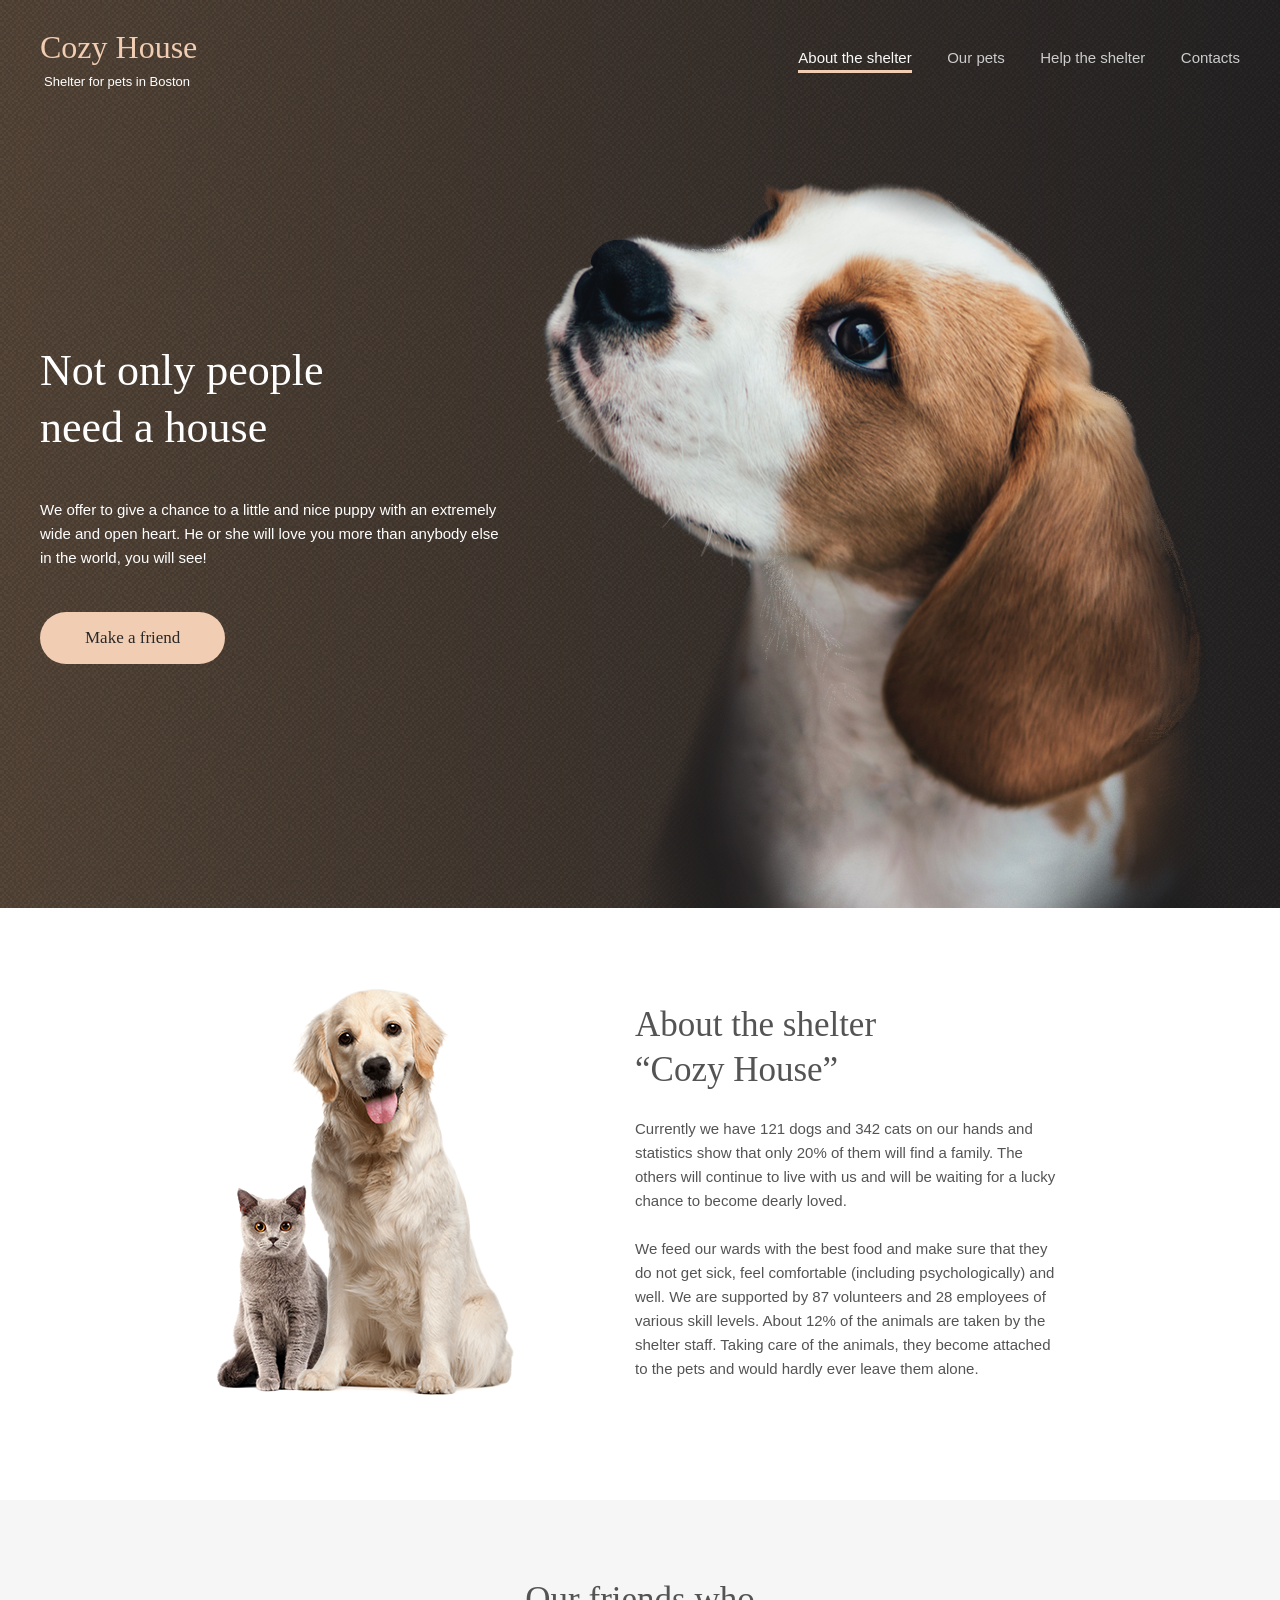
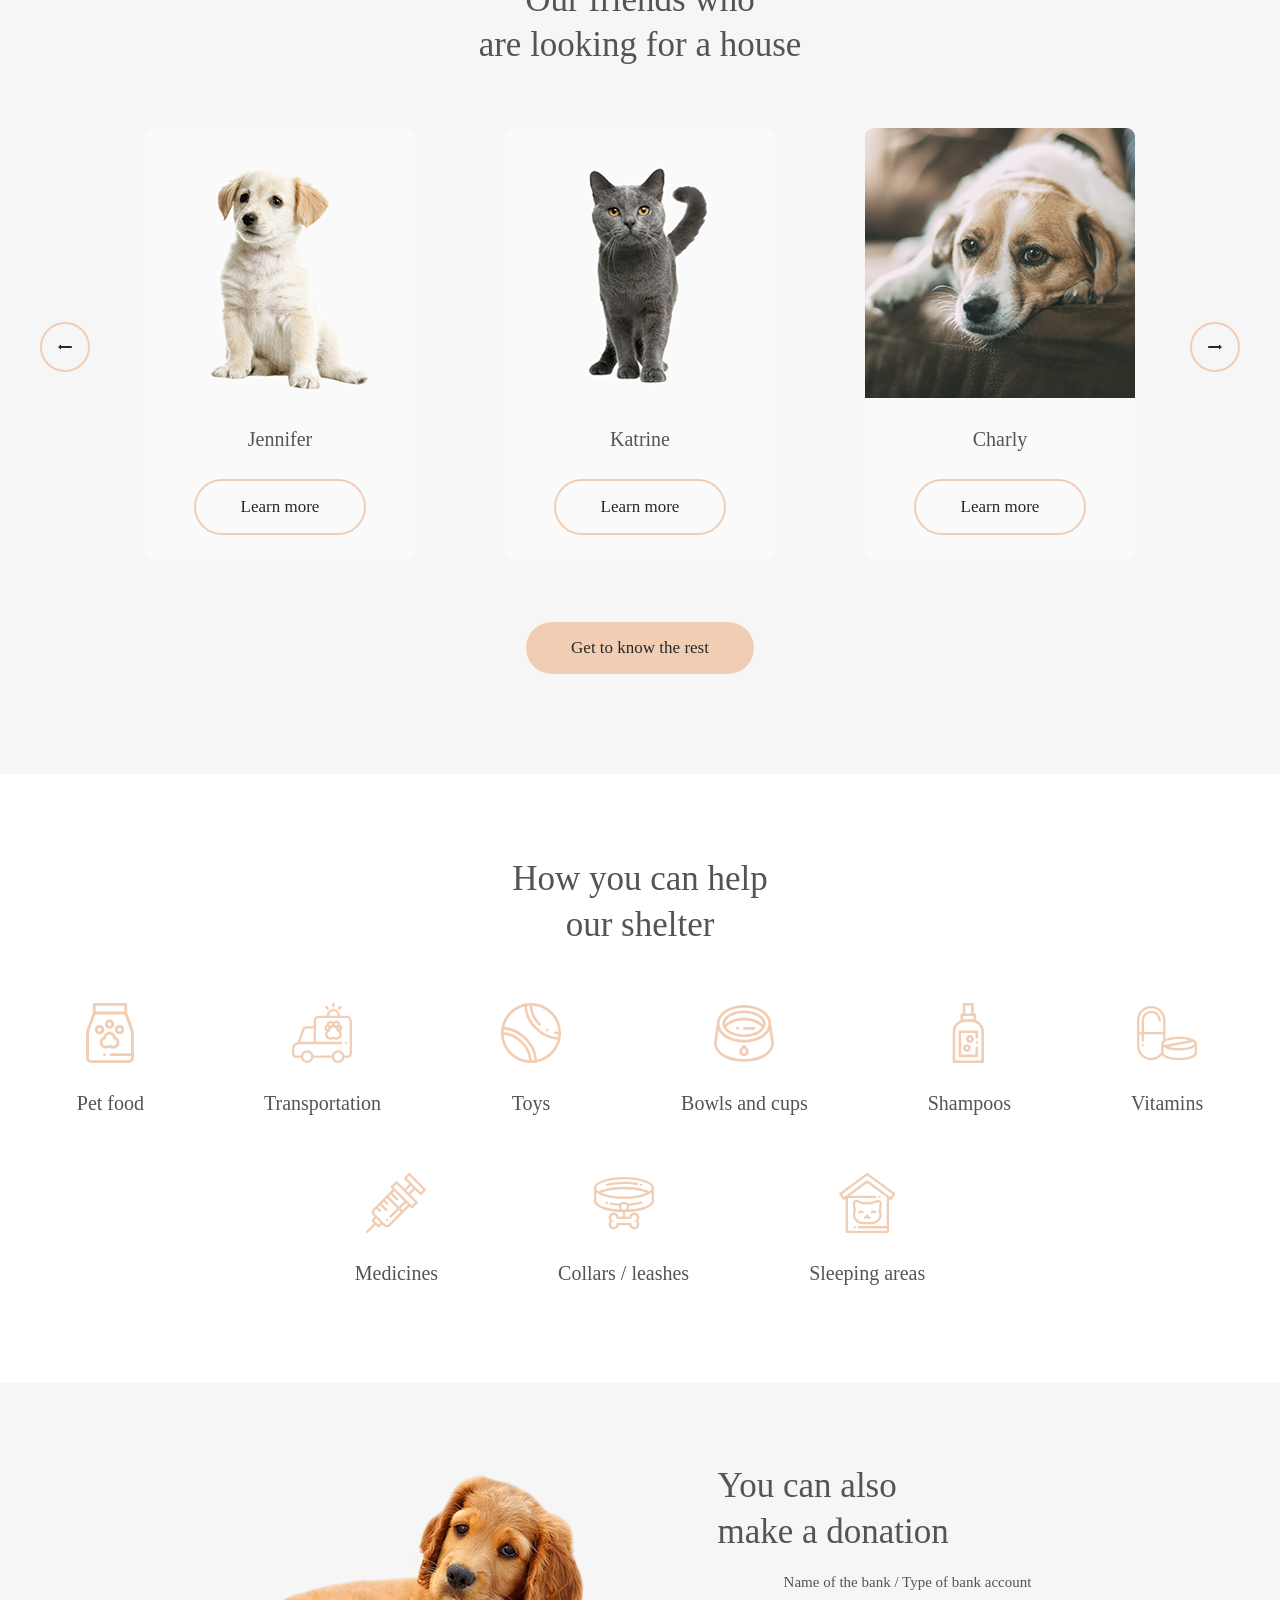
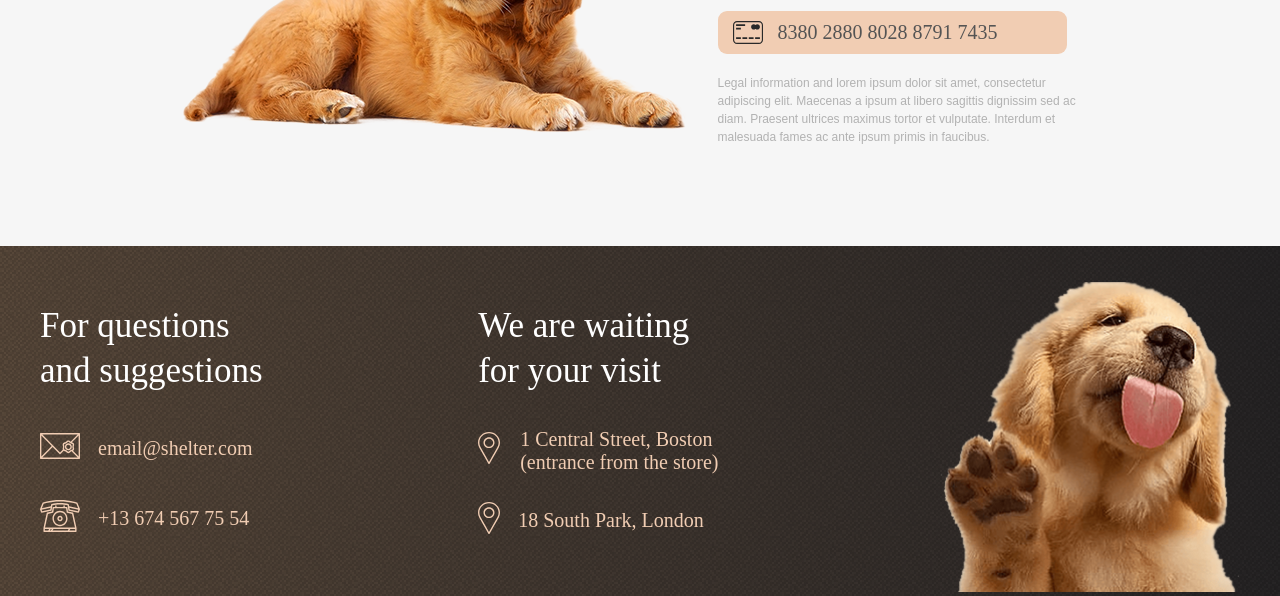
==== commit eec23b14: "feat: add transform slider main page" ====
--- a/shelter/index.html
+++ b/shelter/index.html
@@ -8,16 +8,17 @@
     <link rel="icon" type="image/png" href="./assets/favicon.ico">
     <title>Shelter</title>
   </head>
-  <body>
+  <body >
     <main>
       <div class="into">
-        <header>
+        <header class="header">
+          <div class="overlay"></div>
           <div class="header_container">
             <div class="logo">
               <h1>Cozy House</h1>
               <p>Shelter for pets in Boston</p>
             </div>
-            <div class="menu">
+            <div class="menu" id="menu">
               <nav class="nav_menu">
                 <ul class="ul_menu">
                   <li class="first"><a href="#">About the shelter</a></li>
@@ -27,11 +28,11 @@
                 </ul>
               </nav>
             </div>
-            <div class="burger_menu">
+            <button class="burger_menu" id="burger">
               <span class="burger_menu_span"></span>
               <span class="burger_menu_span"></span>
               <span class="burger_menu_span"></span>
-            </div>
+            </button>
           </div>
         </header>
         <section class="not_only">
@@ -90,6 +91,7 @@
             <div class="btn-left arrow">
               <img class="arrow-left" src="assets/arrow-left.svg" alt="arrow-left">
             </div>
+            <div class="slider-container">
             <div class="card_container">
               <div class="card">
                 <div class="card_img">
@@ -98,6 +100,27 @@
                 <h4 class="pets_name">Katrine</h4>
                 <div class="slider_button">Learn more</div>
               </div>
+              <div class="card">
+                <div class="card_img">
+                  <img src="assets/pets-katrine.png" alt="katrine">
+                </div>
+                <h4 class="pets_name">Katrine</h4>
+                <div class="slider_button">Learn more</div>
+              </div>
+              <div class="card">
+                <div class="card_img">
+                  <img src="assets/pets-katrine.png" alt="katrine">
+                </div>
+                <h4 class="pets_name">Katrine</h4>
+                <div class="slider_button">Learn more</div>
+              </div>
+              <div class="card">
+                <div class="card_img">
+                  <img src="assets/pets-katrine.png" alt="katrine">
+                </div>
+                <h4 class="pets_name">Katrine</h4>
+                <div class="slider_button">Learn more</div>
+              </div>
               <div class="card second_card ">
                 <div class="card_img">
                   <img src="assets/pets-jennifer.png" alt="jennifer">
@@ -112,9 +135,31 @@
                 <h4>Woody</h4>
                 <div class="slider_button">Learn more</div>
               </div>
+              <div class="card">
+                <div class="card_img">
+                  <img src="assets/pets-katrine.png" alt="katrine">
+                </div>
+                <h4 class="pets_name">Katrine</h4>
+                <div class="slider_button">Learn more</div>
+              </div>
+              <div class="card">
+                <div class="card_img">
+                  <img src="assets/pets-katrine.png" alt="katrine">
+                </div>
+                <h4 class="pets_name">Katrine</h4>
+                <div class="slider_button">Learn more</div>
+              </div>
+              <div class="card">
+                <div class="card_img">
+                  <img src="assets/pets-katrine.png" alt="katrine">
+                </div>
+                <h4 class="pets_name">Katrine</h4>
+                <div class="slider_button">Learn more</div>
+              </div>
+            </div>
             </div>
             <div class="btn-right arrow">
-              <img class="arrow-left" src="assets/arrow-right.png" alt="arrow-left">
+              <img class="arrow-right" src="assets/arrow-right.png" alt="arrow-left">
             </div>
           </div>
           <div class="button_pets">
@@ -233,6 +278,7 @@
       </footer>
       </div>
     </main>
-    <script src="index.js" defer></script>
+    <script defer src="index.js" ></script>
+    <script type="module" defer src="slider.js" ></script>
   </body>
 </html>
--- a/shelter/style.css
+++ b/shelter/style.css
@@ -7,7 +7,10 @@
 html {
   scroll-behavior: smooth;
 }
-
+ body.open {
+    overflow: hidden;
+    
+  }
 .into {
   background:
     url(assets/noise_transparent@2x.png),
@@ -22,6 +25,11 @@
   padding: 30px 0 91.7px 0;
   color: #f1cdb3;
 }
+.overlay {
+  display: none;
+}
+
+
 
 .ul_menu {
   display: flex;
@@ -222,9 +230,23 @@
   cursor: pointer;
   transition: all 0.8s ease;
 }
+.arrow-right {
+  padding: 20px 16px;
+  border: 2px solid #f1cdb3;
+  border-radius: 50px;
+  cursor: pointer;
+  transition: all 0.8s ease;
+}
 .arrow-left:hover {
   background-color: #fddcc4;
   border: 2px solid #fddcc4;
+}
+.arrow-right:hover {
+  background-color: #fddcc4;
+  border: 2px solid #fddcc4;
+}
+.slider-container {
+  overflow: hidden;
 }
 
 .card_container {
@@ -265,6 +287,7 @@
   color: #545454;
   line-height: 100%;
   padding-bottom: 30px;
+  text-align: center;
 }
 
 .card_img {
@@ -283,6 +306,7 @@
   border-radius: 100px;
   margin-bottom: 25px;
   transition: all 0.8s ease;
+  text-align: center;
 }
 .card:hover {
   box-shadow: 0 2px 35px 14px rgba(13, 13, 13, 0.1);
@@ -690,7 +714,7 @@
     /* margin-bottom: 100px; */
     /* max-height: 449px;
     max-width: 600px; */
-   margin-bottom: 99px;
+    margin-bottom: 99px;
   }
   .help_list_item {
     width: 170px;
@@ -698,9 +722,8 @@
     gap: 30px;
   }
   .help_title {
-    
     padding-bottom: 59px;
-}
+  }
   .footer_content {
     flex-wrap: wrap;
     justify-content: center;
@@ -754,19 +777,77 @@
 }
 
 @media (max-width: 767px) {
+ 
   .burger_menu {
+    width: 30px;
+    height: 22px;
+    border: none;
+    background-color: #262425;
     display: flex;
     flex-direction: column;
     justify-content: center;
     gap: 8px;
+    z-index: 3;
   }
   .menu {
-    display: none;
+    display: flex;
+    position: fixed;
+    right: -320px;
+    top: 0;
+    height: 100vh;
+    background-color: #292929;
+    padding: 248px 39px 248px 39px;
+    transition: transform 0.8s;
+  }
+  .overlay.open {
+  display: block;
+  position: absolute;
+  top: 0;
+  left: 0;
+  width: 100vw;
+  height: 100vh;
+  background-color: rgba(0, 0, 0, 0.5);
+  z-index: 0;
+  
+}
+  .ul_menu {
+    flex-direction: column;
+    gap: 40px;
   }
   .burger_menu_span {
     width: 30px;
     height: 2px;
     background-color: #f1cdb3;
+    transition: transform 0.8s;
+  }
+  a {
+    font-size: 32px;
+    text-align: center;
+  }
+  .ul_menu li {
+    display: flex;
+    justify-content: center;
+  }
+  
+  .open.menu {
+    transform: translateX(-100%);
+  }
+  .open.burger_menu {
+   height: 50px;
+    background-color: #292929;
+  }
+
+  .open .burger_menu_span:nth-child(1) {
+    transform: translateX(10px) translateY(13px) rotate(90deg);
+    height: 2px;
+  }
+  .open .burger_menu_span:nth-child(2) {
+    transform: translateY(3px) rotate(90deg);
+    height: 2px;
+  }
+  .open .burger_menu_span:nth-child(3) {
+    transform: translateX(-10px) translateY(-7px) rotate(90deg);
+    height: 2px;
   }
 }
 @media (max-width: 695px) {
@@ -903,8 +984,7 @@
     padding-bottom: 20px;
     text-align: center;
   }
-    .pets_name {
-   
+  .pets_name {
     font-size: 20px;
     color: #545454;
     line-height: 160%;
@@ -979,11 +1059,42 @@
     width: 88%;
     padding-left: 25px;
   }
-      .footer_contacts_email {
-        padding-bottom: 38px;
-    }
-    .footer_locations {
-        padding-top: 0px;
-        padding-right: 0px;
-    }
-}
+  .footer_contacts_email {
+    padding-bottom: 38px;
+  }
+  .footer_locations {
+    padding-top: 0px;
+    padding-right: 0px;
+  }
+}
+
+@keyframes moveLeft {
+  from {
+      left: -108%;
+  }
+
+  to {
+      left: -216%;
+  }
+}
+
+@keyframes moveRight {
+  from {
+      left: -108%;
+  }
+
+  to {
+      left: 0;
+  }
+}
+
+.move-to-left {
+  animation-name: moveLeft;
+  animation-duration: 0.8s;
+}
+
+.move-to-right {
+  animation-name: moveRight;
+  animation-duration: 0.8s;
+}
+
